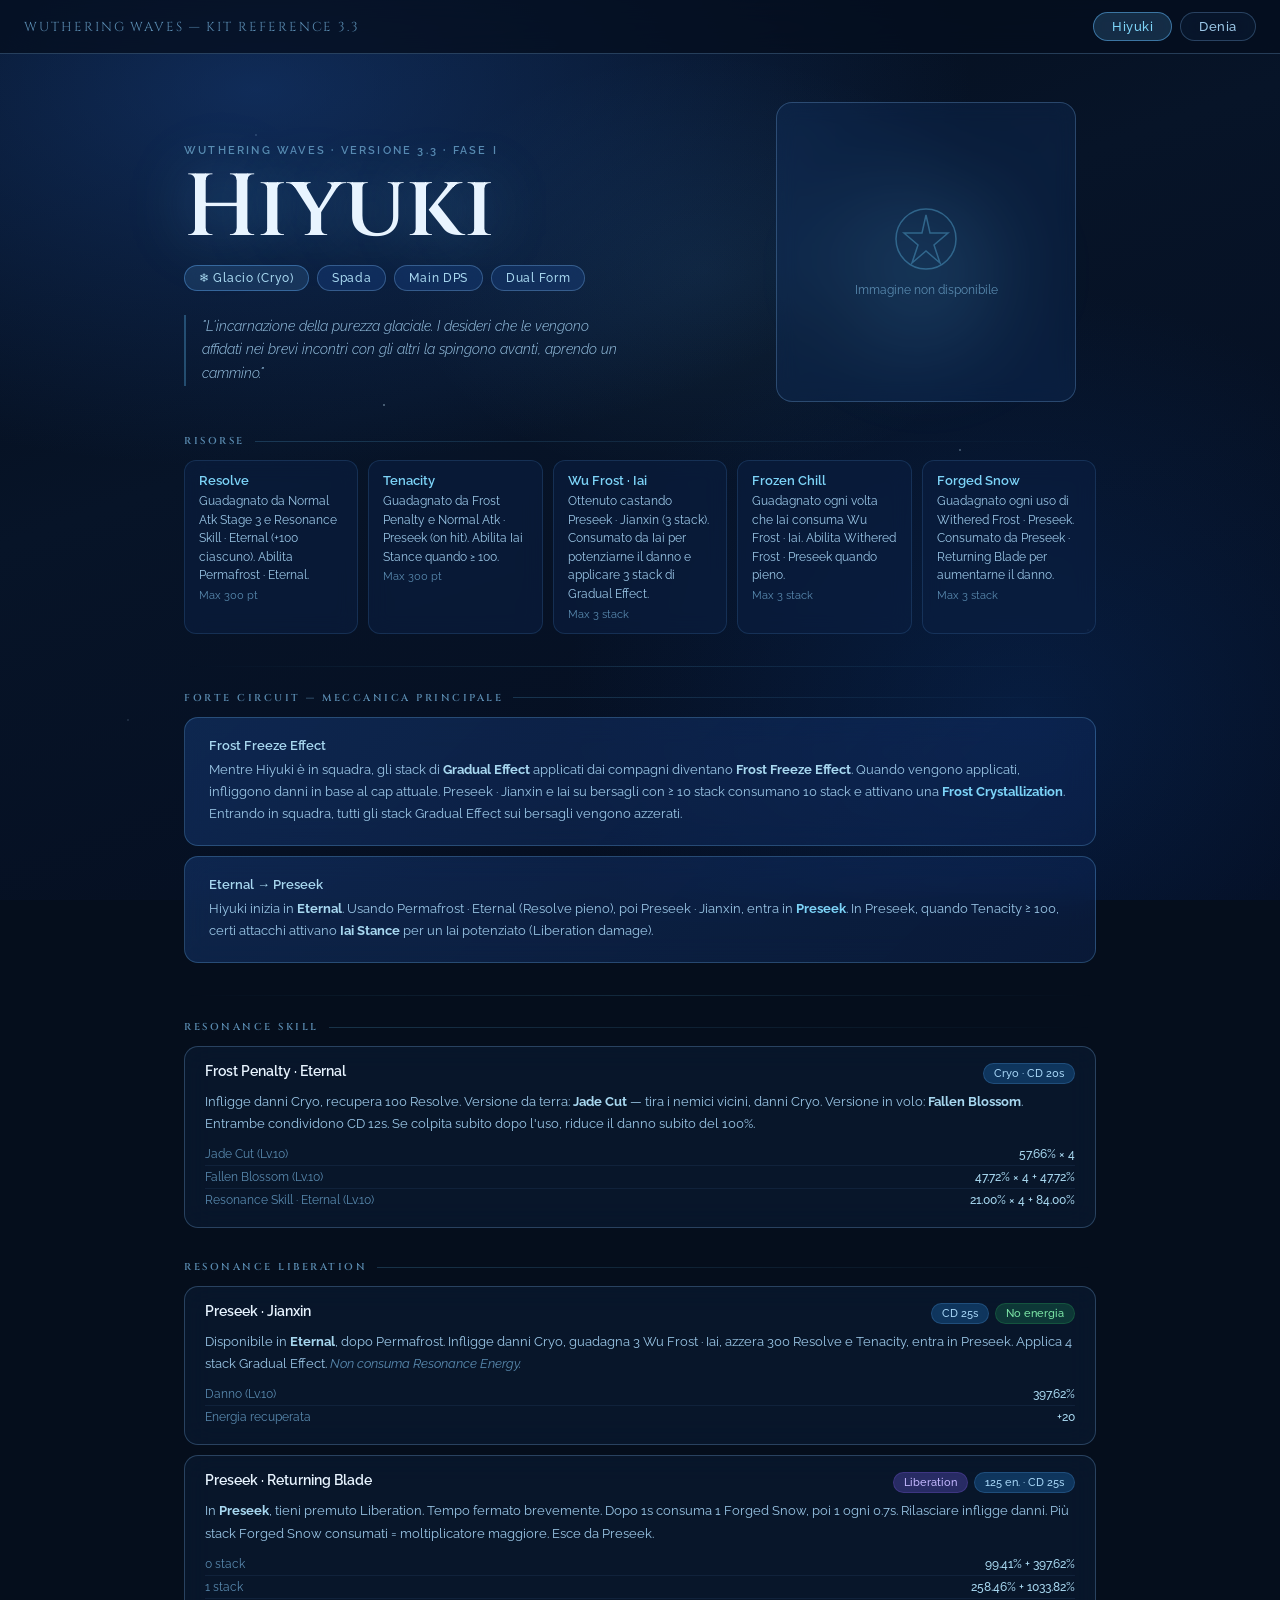
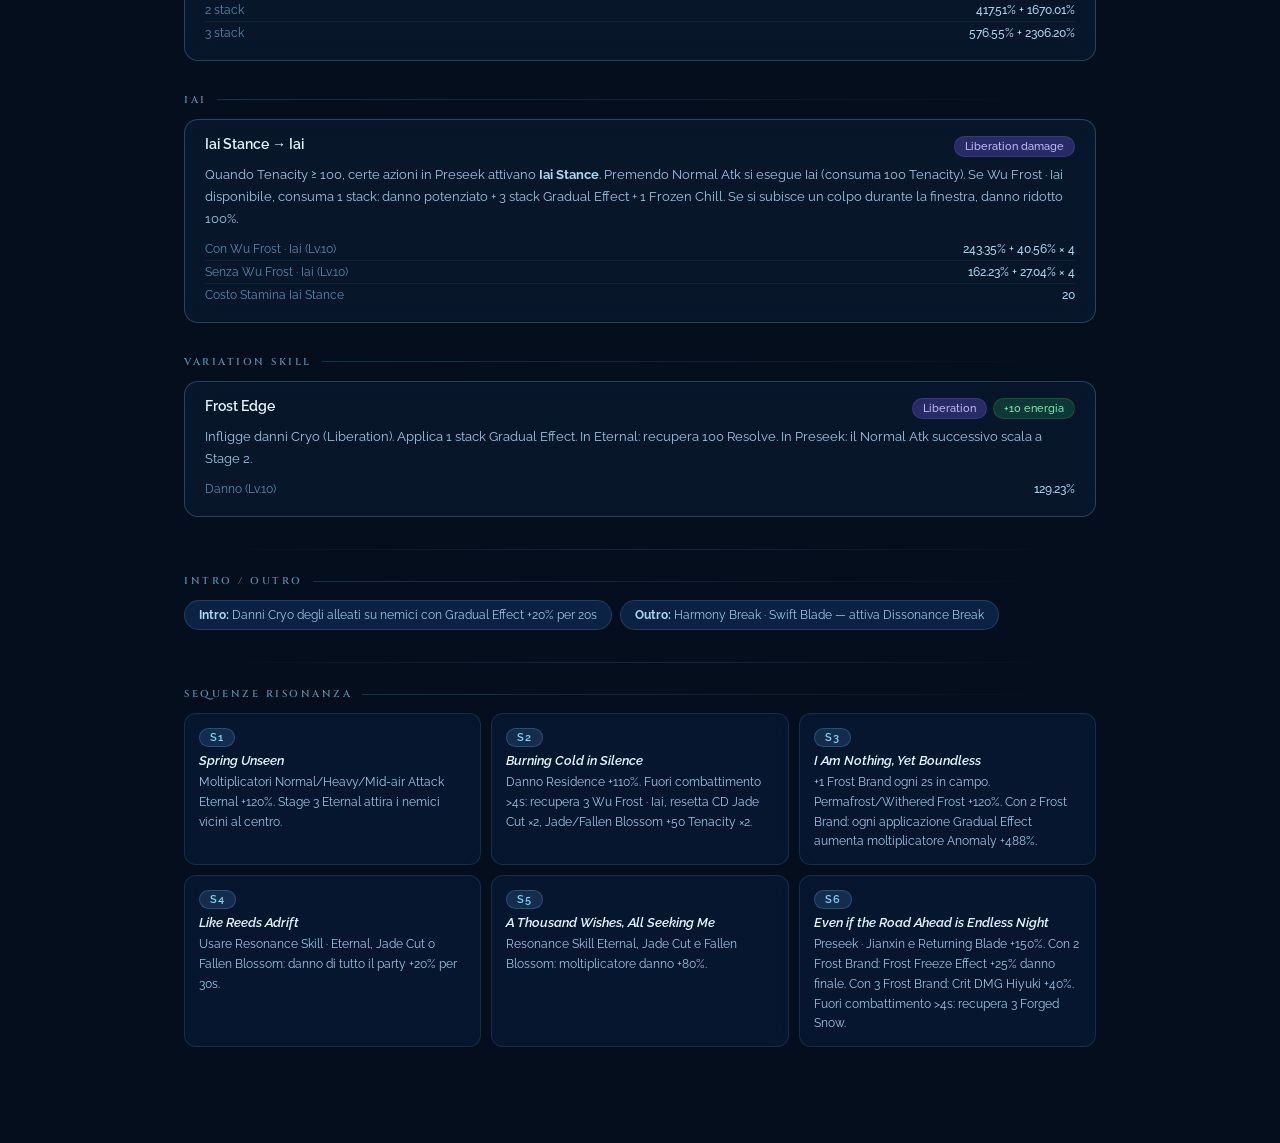
==== index.html @ 492b4d32 "Rename hiyuki.html to index.html" ====
<!DOCTYPE html>
<html lang="it">
<head>
<meta charset="UTF-8">
<meta name="viewport" content="width=device-width, initial-scale=1.0">
<title>Hiyuki — Wuthering Waves 3.3</title>
<link rel="preconnect" href="https://fonts.googleapis.com">
<link href="https://fonts.googleapis.com/css2?family=Cinzel:wght@400;600&family=Raleway:wght@300;400;500;600&display=swap" rel="stylesheet">
<style>
  *, *::before, *::after { box-sizing: border-box; margin: 0; padding: 0; }

  :root {
    --cryo1: #a8d8f0;
    --cryo2: #5cb8e4;
    --cryo3: #1e7fb8;
    --ice-white: rgba(220, 240, 255, 0.92);
    --glass-bg: rgba(12, 30, 55, 0.55);
    --glass-border: rgba(140, 200, 255, 0.25);
    --glass-hover: rgba(20, 60, 100, 0.65);
    --text-primary: #e8f4ff;
    --text-secondary: #9cc8e8;
    --text-muted: #5a8bb0;
    --accent: #7dd4f8;
    --tag-lib: rgba(100, 80, 200, 0.35);
    --tag-lib-text: #c4b8ff;
    --tag-cryo: rgba(30, 110, 180, 0.35);
    --tag-cryo-text: #a8d8f8;
  }

  html { scroll-behavior: smooth; }

  body {
    font-family: 'Raleway', sans-serif;
    font-weight: 400;
    background: #050e1c;
    color: var(--text-primary);
    min-height: 100vh;
    overflow-x: hidden;
  }

  /* ─── BACKGROUND ─── */
  .bg {
    position: fixed; inset: 0; z-index: 0;
    background:
      radial-gradient(ellipse 80% 60% at 20% 10%, rgba(30, 80, 160, 0.45) 0%, transparent 70%),
      radial-gradient(ellipse 60% 80% at 80% 80%, rgba(10, 50, 110, 0.4) 0%, transparent 60%),
      radial-gradient(ellipse 40% 40% at 55% 30%, rgba(100, 200, 255, 0.08) 0%, transparent 60%),
      linear-gradient(160deg, #030b18 0%, #071428 40%, #040c1e 100%);
  }
  .bg::after {
    content: '';
    position: absolute; inset: 0;
    background-image:
      radial-gradient(1px 1px at 20% 15%, rgba(180,220,255,0.5) 0%, transparent 100%),
      radial-gradient(1px 1px at 70% 25%, rgba(180,220,255,0.4) 0%, transparent 100%),
      radial-gradient(1px 1px at 40% 60%, rgba(180,220,255,0.3) 0%, transparent 100%),
      radial-gradient(1px 1px at 85% 70%, rgba(180,220,255,0.5) 0%, transparent 100%),
      radial-gradient(1px 1px at 10% 80%, rgba(180,220,255,0.4) 0%, transparent 100%),
      radial-gradient(1px 1px at 55% 90%, rgba(180,220,255,0.3) 0%, transparent 100%),
      radial-gradient(1.5px 1.5px at 30% 45%, rgba(200,235,255,0.6) 0%, transparent 100%),
      radial-gradient(1.5px 1.5px at 75% 50%, rgba(200,235,255,0.5) 0%, transparent 100%);
    animation: twinkle 8s ease-in-out infinite alternate;
  }
  @keyframes twinkle {
    0% { opacity: 0.6; }
    100% { opacity: 1; }
  }

  /* ─── LAYOUT ─── */
  .wrap { position: relative; z-index: 1; max-width: 960px; margin: 0 auto; padding: 0 1.5rem 4rem; }

  /* ─── NAV SWITCH ─── */
  .nav-bar {
    position: sticky; top: 0; z-index: 100;
    display: flex; align-items: center; justify-content: space-between;
    padding: 0.75rem 1.5rem;
    background: rgba(5, 14, 30, 0.75);
    backdrop-filter: blur(20px);
    border-bottom: 1px solid var(--glass-border);
    margin-bottom: 0;
  }
  .nav-logo {
    font-family: 'Cinzel', serif;
    font-size: 13px;
    color: var(--text-muted);
    letter-spacing: 0.15em;
    text-transform: uppercase;
  }
  .nav-switch {
    display: flex; gap: 8px;
  }
  .nav-btn {
    font-family: 'Raleway', sans-serif;
    font-size: 13px; font-weight: 500;
    padding: 6px 18px;
    border-radius: 99px;
    border: 1px solid var(--glass-border);
    background: var(--glass-bg);
    color: var(--text-secondary);
    cursor: pointer;
    text-decoration: none;
    transition: all 0.25s;
    backdrop-filter: blur(10px);
    letter-spacing: 0.04em;
  }
  .nav-btn:hover { background: var(--glass-hover); color: var(--text-primary); border-color: var(--accent); }
  .nav-btn.active {
    background: rgba(100, 190, 255, 0.18);
    color: var(--accent);
    border-color: rgba(100, 190, 255, 0.5);
  }

  /* ─── HERO ─── */
  .hero {
    display: grid;
    grid-template-columns: 1fr 340px;
    gap: 2rem;
    align-items: end;
    padding: 3rem 0 2rem;
    min-height: 380px;
  }
  .hero-info { padding-bottom: 1rem; }
  .hero-version {
    font-size: 11px; font-weight: 600; letter-spacing: 0.2em;
    text-transform: uppercase; color: var(--text-muted);
    margin-bottom: 0.5rem;
  }
  .hero-name {
    font-family: 'Cinzel', serif;
    font-size: clamp(3rem, 7vw, 5.5rem);
    font-weight: 600; line-height: 1;
    color: var(--text-primary);
    text-shadow: 0 0 60px rgba(100, 200, 255, 0.4), 0 0 120px rgba(100, 200, 255, 0.15);
    margin-bottom: 0.75rem;
  }
  .hero-tags { display: flex; gap: 8px; flex-wrap: wrap; margin-bottom: 1.5rem; }
  .hero-tag {
    font-size: 12px; font-weight: 500; letter-spacing: 0.06em;
    padding: 5px 14px; border-radius: 99px;
    border: 1px solid rgba(140, 200, 255, 0.3);
    background: rgba(30, 80, 160, 0.3);
    color: var(--cryo1);
    backdrop-filter: blur(8px);
  }
  .hero-tag.element { background: rgba(100, 180, 255, 0.15); border-color: rgba(100, 180, 255, 0.4); }
  .hero-quote {
    font-size: 14px; font-weight: 300; font-style: italic;
    color: var(--text-secondary); line-height: 1.7;
    max-width: 440px;
    border-left: 2px solid rgba(100, 200, 255, 0.3);
    padding-left: 1rem;
  }
  .hero-img-wrap {
    position: relative; display: flex; justify-content: center; align-items: flex-end;
  }
  .hero-img-glow {
    position: absolute; bottom: 0; left: 50%; transform: translateX(-50%);
    width: 260px; height: 260px; border-radius: 50%;
    background: radial-gradient(ellipse, rgba(100, 200, 255, 0.2) 0%, transparent 70%);
    filter: blur(30px);
    pointer-events: none;
  }
  .hero-img {
    position: relative; z-index: 1;
    width: 320px; height: 320px;
    object-fit: contain; object-position: top center;
    filter: drop-shadow(0 0 30px rgba(100, 200, 255, 0.3));
    animation: float 6s ease-in-out infinite;
  }
  @keyframes float {
    0%, 100% { transform: translateY(0); }
    50% { transform: translateY(-12px); }
  }
  .hero-img-fallback {
    width: 300px; height: 300px;
    display: flex; flex-direction: column; align-items: center; justify-content: center;
    background: rgba(20, 60, 120, 0.25);
    border: 1px solid var(--glass-border);
    border-radius: 16px;
    backdrop-filter: blur(10px);
    gap: 12px;
  }
  .hero-img-fallback svg { opacity: 0.4; }
  .hero-img-fallback span { font-size: 12px; color: var(--text-muted); }

  /* ─── SECTION ─── */
  .section { margin-bottom: 2rem; }
  .section-label {
    font-family: 'Cinzel', serif;
    font-size: 10px; font-weight: 600; letter-spacing: 0.25em;
    text-transform: uppercase; color: var(--text-muted);
    margin-bottom: 0.75rem;
    display: flex; align-items: center; gap: 10px;
  }
  .section-label::after {
    content: ''; flex: 1; height: 1px;
    background: linear-gradient(to right, rgba(100, 200, 255, 0.2), transparent);
  }

  /* ─── GLASS CARD ─── */
  .glass {
    background: var(--glass-bg);
    border: 1px solid var(--glass-border);
    border-radius: 14px;
    backdrop-filter: blur(14px);
    padding: 1rem 1.25rem;
    margin-bottom: 10px;
    transition: border-color 0.2s, background 0.2s;
  }
  .glass:hover { border-color: rgba(100, 200, 255, 0.35); background: var(--glass-hover); }

  .card-head { display: flex; justify-content: space-between; align-items: flex-start; gap: 10px; margin-bottom: 7px; }
  .card-title { font-size: 14px; font-weight: 600; color: var(--text-primary); }
  .card-body { font-size: 13px; color: var(--text-secondary); line-height: 1.7; }

  /* ─── TAGS ─── */
  .tags { display: flex; gap: 6px; flex-wrap: wrap; }
  .tag {
    font-size: 11px; font-weight: 500; padding: 3px 10px;
    border-radius: 99px; white-space: nowrap; flex-shrink: 0;
    backdrop-filter: blur(6px);
  }
  .tag-c { background: var(--tag-cryo); color: var(--tag-cryo-text); border: 1px solid rgba(100,180,255,0.2); }
  .tag-l { background: var(--tag-lib); color: var(--tag-lib-text); border: 1px solid rgba(150,100,255,0.2); }
  .tag-g { background: rgba(30,150,80,0.25); color: #7de8a8; border: 1px solid rgba(50,200,100,0.2); }

  /* ─── VALUES TABLE ─── */
  .vtable { width: 100%; border-collapse: collapse; font-size: 12px; margin-top: 8px; }
  .vtable td { padding: 4px 0; color: var(--text-muted); border-bottom: 1px solid rgba(100,180,255,0.08); }
  .vtable td:last-child { text-align: right; color: var(--cryo1); font-variant-numeric: tabular-nums; font-weight: 500; }
  .vtable tr:last-child td { border-bottom: none; }

  /* ─── RESOURCES ─── */
  .res-grid { display: grid; grid-template-columns: repeat(auto-fit, minmax(170px, 1fr)); gap: 10px; }
  .res-card {
    background: rgba(10, 30, 65, 0.6);
    border: 1px solid rgba(100, 180, 255, 0.15);
    border-radius: 12px; padding: 12px 14px;
    backdrop-filter: blur(10px);
  }
  .res-name { font-size: 13px; font-weight: 600; color: var(--accent); margin-bottom: 4px; }
  .res-desc { font-size: 12px; color: var(--text-secondary); line-height: 1.55; }
  .res-max { font-size: 11px; color: var(--text-muted); margin-top: 4px; }

  /* ─── SEQUENCE ─── */
  .seq-grid { display: grid; grid-template-columns: repeat(auto-fit, minmax(270px, 1fr)); gap: 10px; }
  .seq-card {
    background: rgba(10, 30, 65, 0.55);
    border: 1px solid rgba(100, 180, 255, 0.15);
    border-radius: 12px; padding: 12px 14px;
    backdrop-filter: blur(10px);
    transition: border-color 0.2s, background 0.2s;
  }
  .seq-card:hover { border-color: rgba(100, 200, 255, 0.3); background: rgba(20, 55, 110, 0.65); }
  .seq-num {
    font-size: 11px; font-weight: 600; letter-spacing: 0.08em;
    display: inline-block; padding: 2px 10px; border-radius: 99px; margin-bottom: 6px;
    background: rgba(100, 180, 255, 0.15); color: var(--accent);
    border: 1px solid rgba(100, 180, 255, 0.25);
  }
  .seq-name { font-size: 13px; font-weight: 600; color: var(--text-primary); margin-bottom: 5px; font-style: italic; }
  .seq-body { font-size: 12px; color: var(--text-secondary); line-height: 1.65; }

  /* ─── FORTE ─── */
  .forte-box {
    background: linear-gradient(135deg, rgba(30, 80, 160, 0.35) 0%, rgba(15, 40, 90, 0.45) 100%);
    border: 1px solid rgba(120, 200, 255, 0.25);
    border-radius: 14px; padding: 1.25rem 1.5rem;
    backdrop-filter: blur(14px);
    margin-bottom: 10px;
  }
  .forte-title { font-size: 13px; font-weight: 600; color: var(--cryo1); margin-bottom: 6px; }
  .forte-body { font-size: 13px; color: var(--text-secondary); line-height: 1.7; }

  /* ─── DIVIDER ─── */
  .div { height: 1px; background: linear-gradient(to right, transparent, rgba(100,200,255,0.15), transparent); margin: 1.5rem 0; }

  /* ─── PILL ROW ─── */
  .pill-row { display: flex; flex-wrap: wrap; gap: 8px; }
  .pill {
    font-size: 12px; padding: 5px 14px; border-radius: 99px;
    background: rgba(20, 60, 120, 0.45);
    color: var(--text-secondary);
    border: 1px solid rgba(100, 180, 255, 0.2);
    backdrop-filter: blur(6px);
    line-height: 1.5;
  }

  /* ─── RESPONSIVE ─── */
  @media (max-width: 680px) {
    .hero { grid-template-columns: 1fr; }
    .hero-img-wrap { order: -1; justify-content: center; }
    .hero-img { width: 220px; height: 220px; }
    .nav-logo { display: none; }
  }
</style>
</head>
<body>

<div class="bg"></div>

<nav class="nav-bar">
  <span class="nav-logo">Wuthering Waves — Kit Reference 3.3</span>
  <div class="nav-switch">
    <a href="hiyuki.html" class="nav-btn active">Hiyuki</a>
    <a href="denia.html" class="nav-btn">Denia</a>
  </div>
</nav>

<div class="wrap">

  <!-- HERO -->
  <div class="hero">
    <div class="hero-info">
      <div class="hero-version">Wuthering Waves · Versione 3.3 · Fase I</div>
      <h1 class="hero-name">Hiyuki</h1>
      <div class="hero-tags">
        <span class="hero-tag element">❄ Glacio (Cryo)</span>
        <span class="hero-tag">Spada</span>
        <span class="hero-tag">Main DPS</span>
        <span class="hero-tag">Dual Form</span>
      </div>
      <p class="hero-quote">"L'incarnazione della purezza glaciale. I desideri che le vengono affidati nei brevi incontri con gli altri la spingono avanti, aprendo un cammino."</p>
    </div>
    <div class="hero-img-wrap">
      <div class="hero-img-glow"></div>
      <img
        class="hero-img"
        src="https://static.wikia.nocookie.net/wutheringwaves/images/b/b9/Hiyuki_Splash_Art.png"
        alt="Hiyuki"
        onerror="this.style.display='none'; this.nextElementSibling.style.display='flex';"
      >
      <div class="hero-img-fallback" style="display:none;">
        <svg width="64" height="64" viewBox="0 0 64 64" fill="none"><circle cx="32" cy="32" r="30" stroke="#5cb8e4" stroke-width="1.5"/><path d="M32 8 L36 26 L54 26 L40 38 L46 56 L32 44 L18 56 L24 38 L10 26 L28 26 Z" stroke="#5cb8e4" stroke-width="1.5" fill="none"/></svg>
        <span>Immagine non disponibile</span>
      </div>
    </div>
  </div>

  <!-- RISORSE -->
  <div class="section">
    <div class="section-label">Risorse</div>
    <div class="res-grid">
      <div class="res-card">
        <div class="res-name">Resolve</div>
        <div class="res-desc">Guadagnato da Normal Atk Stage 3 e Resonance Skill · Eternal (+100 ciascuno). Abilita Permafrost · Eternal.</div>
        <div class="res-max">Max 300 pt</div>
      </div>
      <div class="res-card">
        <div class="res-name">Tenacity</div>
        <div class="res-desc">Guadagnato da Frost Penalty e Normal Atk · Preseek (on hit). Abilita Iai Stance quando ≥ 100.</div>
        <div class="res-max">Max 300 pt</div>
      </div>
      <div class="res-card">
        <div class="res-name">Wu Frost · Iai</div>
        <div class="res-desc">Ottenuto castando Preseek · Jianxin (3 stack). Consumato da Iai per potenziarne il danno e applicare 3 stack di Gradual Effect.</div>
        <div class="res-max">Max 3 stack</div>
      </div>
      <div class="res-card">
        <div class="res-name">Frozen Chill</div>
        <div class="res-desc">Guadagnato ogni volta che Iai consuma Wu Frost · Iai. Abilita Withered Frost · Preseek quando pieno.</div>
        <div class="res-max">Max 3 stack</div>
      </div>
      <div class="res-card">
        <div class="res-name">Forged Snow</div>
        <div class="res-desc">Guadagnato ogni uso di Withered Frost · Preseek. Consumato da Preseek · Returning Blade per aumentarne il danno.</div>
        <div class="res-max">Max 3 stack</div>
      </div>
    </div>
  </div>

  <div class="div"></div>

  <!-- MECCANICA CORE -->
  <div class="section">
    <div class="section-label">Forte Circuit — Meccanica principale</div>
    <div class="forte-box">
      <div class="forte-title">Frost Freeze Effect</div>
      <div class="forte-body">Mentre Hiyuki è in squadra, gli stack di <strong style="color:var(--cryo1)">Gradual Effect</strong> applicati dai compagni diventano <strong style="color:var(--cryo1)">Frost Freeze Effect</strong>. Quando vengono applicati, infliggono danni in base al cap attuale. Preseek · Jianxin e Iai su bersagli con ≥ 10 stack consumano 10 stack e attivano una <strong style="color:var(--accent)">Frost Crystallization</strong>. Entrando in squadra, tutti gli stack Gradual Effect sui bersagli vengono azzerati.</div>
    </div>
    <div class="forte-box">
      <div class="forte-title">Eternal → Preseek</div>
      <div class="forte-body">Hiyuki inizia in <strong style="color:var(--cryo1)">Eternal</strong>. Usando Permafrost · Eternal (Resolve pieno), poi Preseek · Jianxin, entra in <strong style="color:var(--accent)">Preseek</strong>. In Preseek, quando Tenacity ≥ 100, certi attacchi attivano <strong style="color:var(--cryo1)">Iai Stance</strong> per un Iai potenziato (Liberation damage).</div>
    </div>
  </div>

  <div class="div"></div>

  <!-- RESONANCE SKILL -->
  <div class="section">
    <div class="section-label">Resonance Skill</div>
    <div class="glass">
      <div class="card-head">
        <div class="card-title">Frost Penalty · Eternal</div>
        <div class="tags"><span class="tag tag-c">Cryo · CD 20s</span></div>
      </div>
      <div class="card-body">Infligge danni Cryo, recupera 100 Resolve. Versione da terra: <strong style="color:var(--cryo1)">Jade Cut</strong> — tira i nemici vicini, danni Cryo. Versione in volo: <strong style="color:var(--cryo1)">Fallen Blossom</strong>. Entrambe condividono CD 12s. Se colpita subito dopo l'uso, riduce il danno subito del 100%.</div>
      <table class="vtable">
        <tr><td>Jade Cut (Lv.10)</td><td>57.66% × 4</td></tr>
        <tr><td>Fallen Blossom (Lv.10)</td><td>47.72% × 4 + 47.72%</td></tr>
        <tr><td>Resonance Skill · Eternal (Lv.10)</td><td>21.00% × 4 + 84.00%</td></tr>
      </table>
    </div>
  </div>

  <!-- RESONANCE LIBERATION -->
  <div class="section">
    <div class="section-label">Resonance Liberation</div>
    <div class="glass">
      <div class="card-head">
        <div class="card-title">Preseek · Jianxin</div>
        <div class="tags"><span class="tag tag-c">CD 25s</span><span class="tag tag-g">No energia</span></div>
      </div>
      <div class="card-body">Disponibile in <strong style="color:var(--cryo1)">Eternal</strong>, dopo Permafrost. Infligge danni Cryo, guadagna 3 Wu Frost · Iai, azzera 300 Resolve e Tenacity, entra in Preseek. Applica 4 stack Gradual Effect. <em style="color:var(--text-muted)">Non consuma Resonance Energy.</em></div>
      <table class="vtable">
        <tr><td>Danno (Lv.10)</td><td>397.62%</td></tr>
        <tr><td>Energia recuperata</td><td>+20</td></tr>
      </table>
    </div>
    <div class="glass">
      <div class="card-head">
        <div class="card-title">Preseek · Returning Blade</div>
        <div class="tags"><span class="tag tag-l">Liberation</span><span class="tag tag-c">125 en. · CD 25s</span></div>
      </div>
      <div class="card-body">In <strong style="color:var(--cryo1)">Preseek</strong>, tieni premuto Liberation. Tempo fermato brevemente. Dopo 1s consuma 1 Forged Snow, poi 1 ogni 0.7s. Rilasciare infligge danni. Più stack Forged Snow consumati = moltiplicatore maggiore. Esce da Preseek.</div>
      <table class="vtable">
        <tr><td>0 stack</td><td>99.41% + 397.62%</td></tr>
        <tr><td>1 stack</td><td>258.46% + 1033.82%</td></tr>
        <tr><td>2 stack</td><td>417.51% + 1670.01%</td></tr>
        <tr><td>3 stack</td><td>576.55% + 2306.20%</td></tr>
      </table>
    </div>
  </div>

  <!-- IAI -->
  <div class="section">
    <div class="section-label">Iai</div>
    <div class="glass">
      <div class="card-head"><div class="card-title">Iai Stance → Iai</div><div class="tags"><span class="tag tag-l">Liberation damage</span></div></div>
      <div class="card-body">Quando Tenacity ≥ 100, certe azioni in Preseek attivano <strong style="color:var(--cryo1)">Iai Stance</strong>. Premendo Normal Atk si esegue Iai (consuma 100 Tenacity). Se Wu Frost · Iai disponibile, consuma 1 stack: danno potenziato + 3 stack Gradual Effect + 1 Frozen Chill. Se si subisce un colpo durante la finestra, danno ridotto 100%.</div>
      <table class="vtable">
        <tr><td>Con Wu Frost · Iai (Lv.10)</td><td>243.35% + 40.56% × 4</td></tr>
        <tr><td>Senza Wu Frost · Iai (Lv.10)</td><td>162.23% + 27.04% × 4</td></tr>
        <tr><td>Costo Stamina Iai Stance</td><td>20</td></tr>
      </table>
    </div>
  </div>

  <!-- VARIATION SKILL -->
  <div class="section">
    <div class="section-label">Variation Skill</div>
    <div class="glass">
      <div class="card-head"><div class="card-title">Frost Edge</div><div class="tags"><span class="tag tag-l">Liberation</span><span class="tag tag-g">+10 energia</span></div></div>
      <div class="card-body">Infligge danni Cryo (Liberation). Applica 1 stack Gradual Effect. In Eternal: recupera 100 Resolve. In Preseek: il Normal Atk successivo scala a Stage 2.</div>
      <table class="vtable"><tr><td>Danno (Lv.10)</td><td>129.23%</td></tr></table>
    </div>
  </div>

  <div class="div"></div>

  <!-- INTRO / OUTRO -->
  <div class="section">
    <div class="section-label">Intro / Outro</div>
    <div class="pill-row">
      <div class="pill"><strong style="color:var(--cryo1)">Intro:</strong> Danni Cryo degli alleati su nemici con Gradual Effect +20% per 20s</div>
      <div class="pill"><strong style="color:var(--cryo1)">Outro:</strong> Harmony Break · Swift Blade — attiva Dissonance Break</div>
    </div>
  </div>

  <div class="div"></div>

  <!-- SEQUENZE -->
  <div class="section">
    <div class="section-label">Sequenze Risonanza</div>
    <div class="seq-grid">
      <div class="seq-card">
        <div class="seq-num">S1</div>
        <div class="seq-name">Spring Unseen</div>
        <div class="seq-body">Moltiplicatori Normal/Heavy/Mid-air Attack Eternal +120%. Stage 3 Eternal attira i nemici vicini al centro.</div>
      </div>
      <div class="seq-card">
        <div class="seq-num">S2</div>
        <div class="seq-name">Burning Cold in Silence</div>
        <div class="seq-body">Danno Residence +110%. Fuori combattimento &gt;4s: recupera 3 Wu Frost · Iai, resetta CD Jade Cut ×2, Jade/Fallen Blossom +50 Tenacity ×2.</div>
      </div>
      <div class="seq-card">
        <div class="seq-num">S3</div>
        <div class="seq-name">I Am Nothing, Yet Boundless</div>
        <div class="seq-body">+1 Frost Brand ogni 2s in campo. Permafrost/Withered Frost +120%. Con 2 Frost Brand: ogni applicazione Gradual Effect aumenta moltiplicatore Anomaly +488%.</div>
      </div>
      <div class="seq-card">
        <div class="seq-num">S4</div>
        <div class="seq-name">Like Reeds Adrift</div>
        <div class="seq-body">Usare Resonance Skill · Eternal, Jade Cut o Fallen Blossom: danno di tutto il party +20% per 30s.</div>
      </div>
      <div class="seq-card">
        <div class="seq-num">S5</div>
        <div class="seq-name">A Thousand Wishes, All Seeking Me</div>
        <div class="seq-body">Resonance Skill Eternal, Jade Cut e Fallen Blossom: moltiplicatore danno +80%.</div>
      </div>
      <div class="seq-card">
        <div class="seq-num">S6</div>
        <div class="seq-name">Even if the Road Ahead is Endless Night</div>
        <div class="seq-body">Preseek · Jianxin e Returning Blade +150%. Con 2 Frost Brand: Frost Freeze Effect +25% danno finale. Con 3 Frost Brand: Crit DMG Hiyuki +40%. Fuori combattimento &gt;4s: recupera 3 Forged Snow.</div>
      </div>
    </div>
  </div>

</div>
</body>
</html>
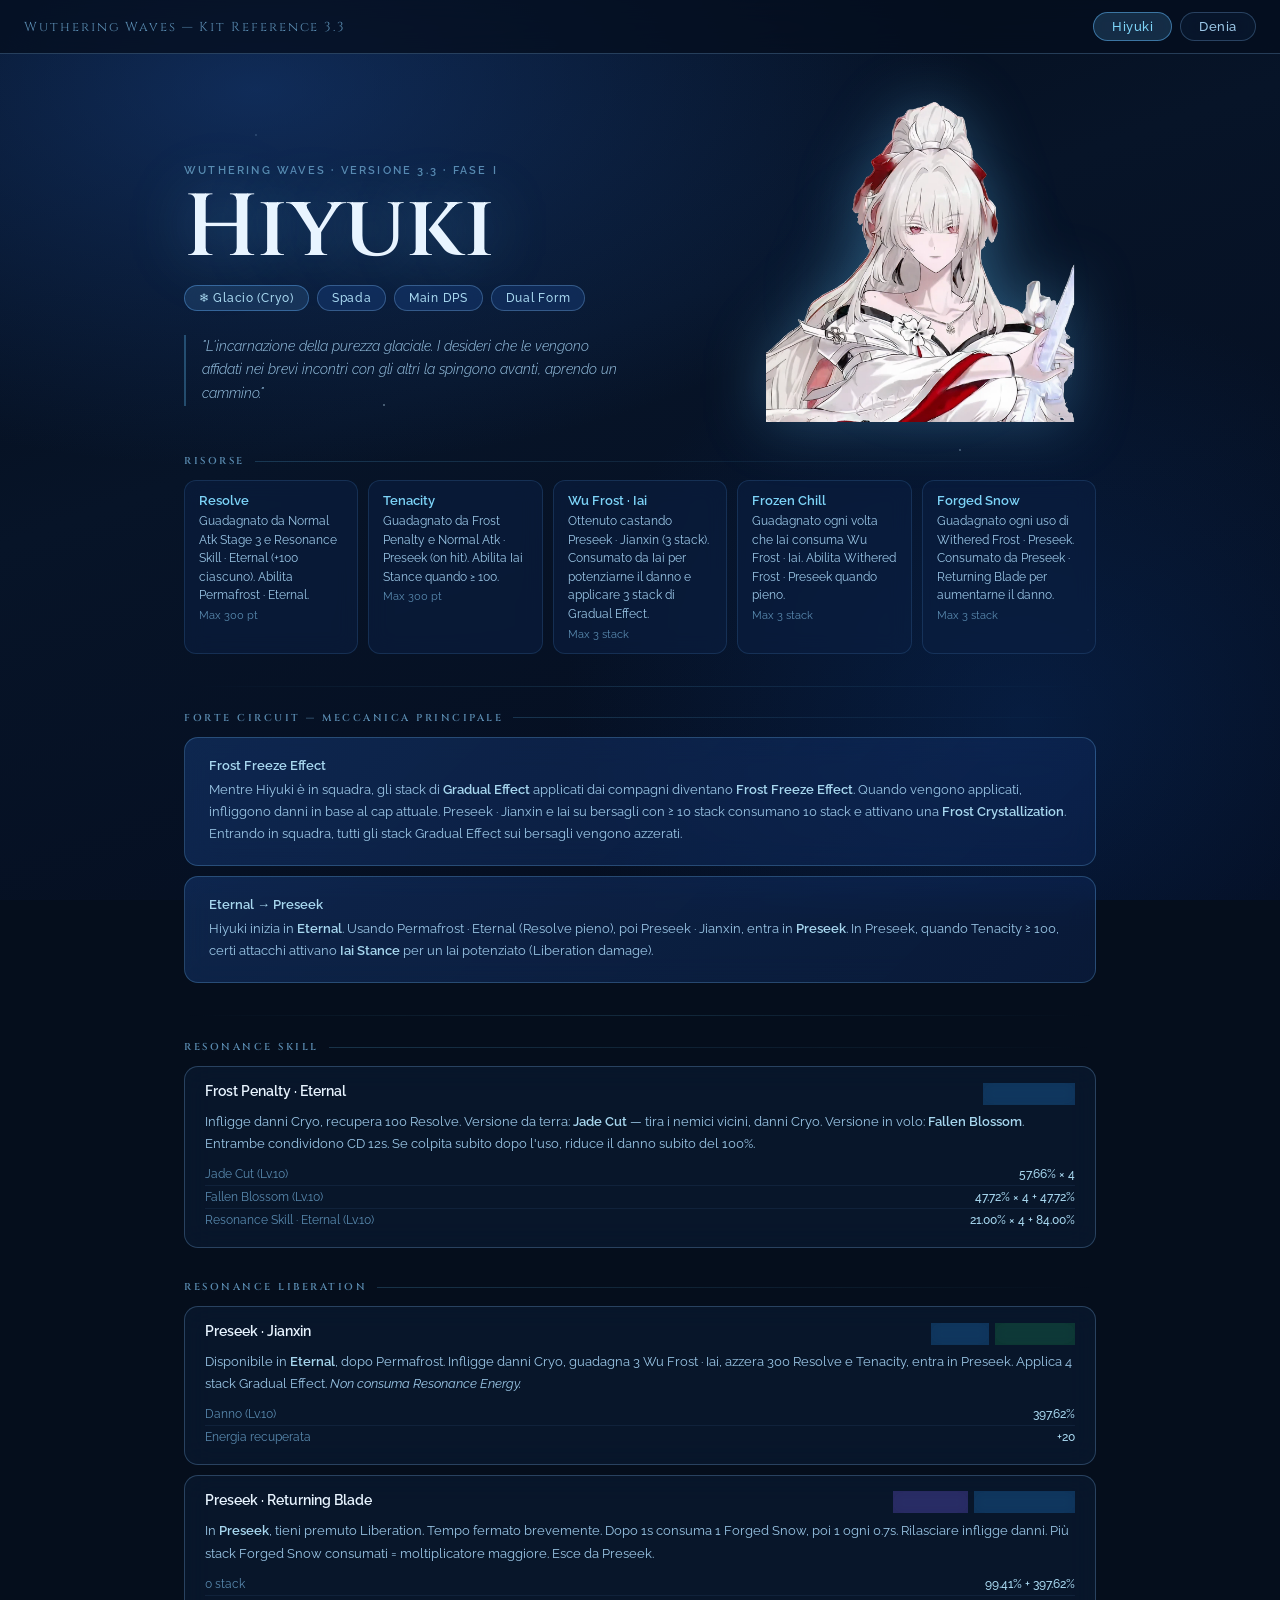
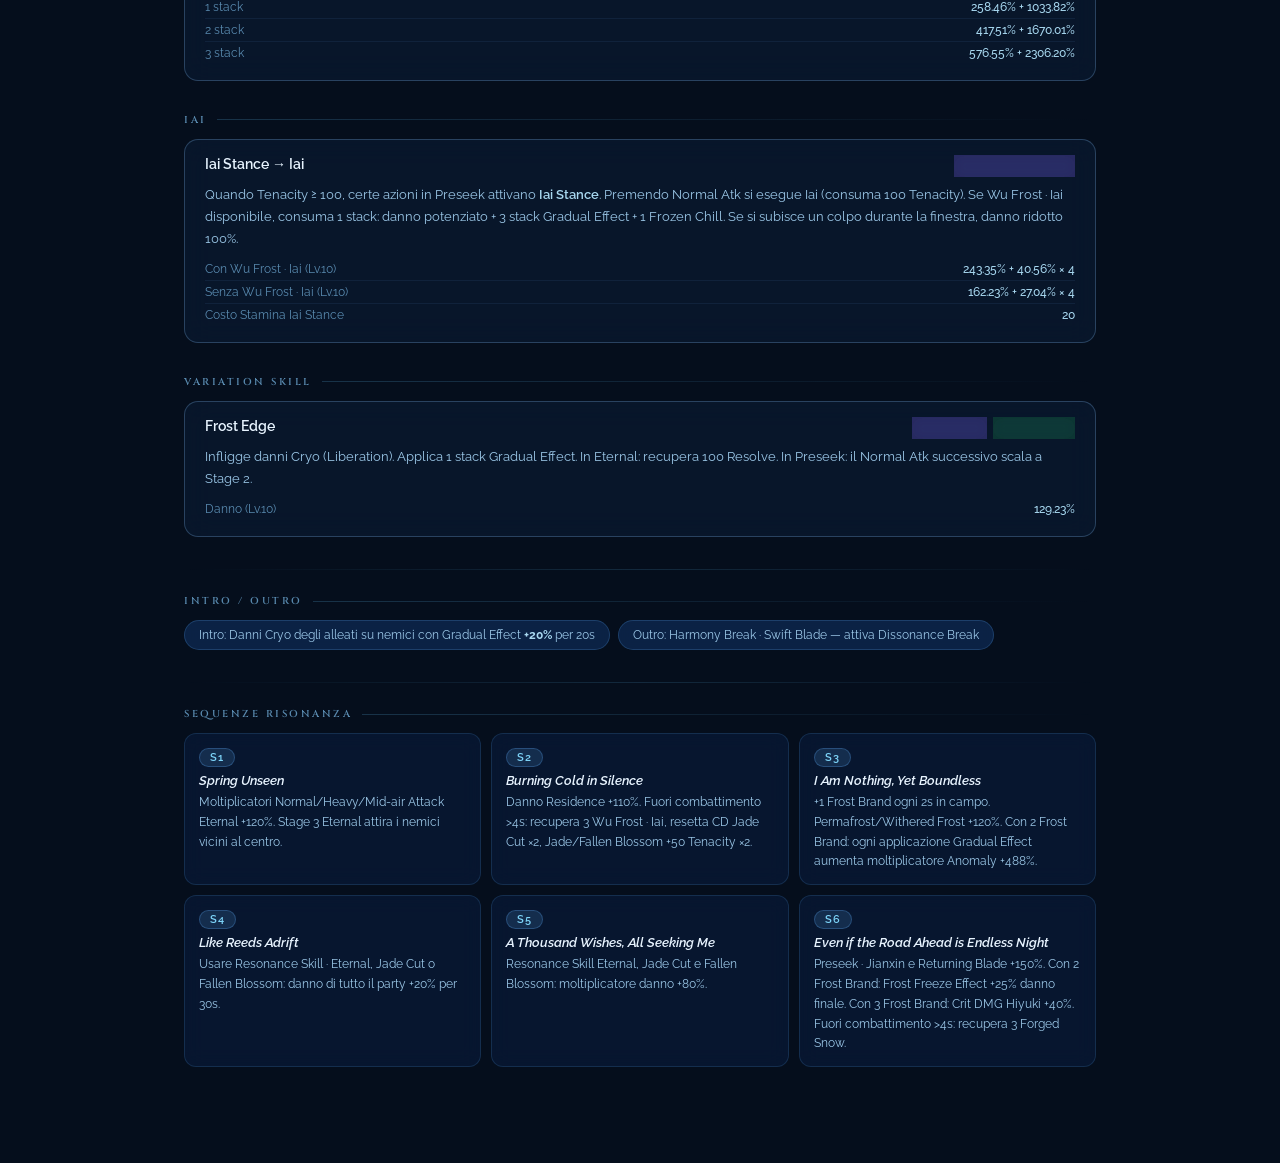
==== commit 4142750d: "data link" ====
--- a/index.html
+++ b/index.html
@@ -6,506 +6,25 @@
 <title>Hiyuki — Wuthering Waves 3.3</title>
 <link rel="preconnect" href="https://fonts.googleapis.com">
 <link href="https://fonts.googleapis.com/css2?family=Cinzel:wght@400;600&family=Raleway:wght@300;400;500;600&display=swap" rel="stylesheet">
-<style>
-  *, *::before, *::after { box-sizing: border-box; margin: 0; padding: 0; }
-
-  :root {
-    --cryo1: #a8d8f0;
-    --cryo2: #5cb8e4;
-    --cryo3: #1e7fb8;
-    --ice-white: rgba(220, 240, 255, 0.92);
-    --glass-bg: rgba(12, 30, 55, 0.55);
-    --glass-border: rgba(140, 200, 255, 0.25);
-    --glass-hover: rgba(20, 60, 100, 0.65);
-    --text-primary: #e8f4ff;
-    --text-secondary: #9cc8e8;
-    --text-muted: #5a8bb0;
-    --accent: #7dd4f8;
-    --tag-lib: rgba(100, 80, 200, 0.35);
-    --tag-lib-text: #c4b8ff;
-    --tag-cryo: rgba(30, 110, 180, 0.35);
-    --tag-cryo-text: #a8d8f8;
-  }
-
-  html { scroll-behavior: smooth; }
-
-  body {
-    font-family: 'Raleway', sans-serif;
-    font-weight: 400;
-    background: #050e1c;
-    color: var(--text-primary);
-    min-height: 100vh;
-    overflow-x: hidden;
-  }
-
-  /* ─── BACKGROUND ─── */
-  .bg {
-    position: fixed; inset: 0; z-index: 0;
-    background:
-      radial-gradient(ellipse 80% 60% at 20% 10%, rgba(30, 80, 160, 0.45) 0%, transparent 70%),
-      radial-gradient(ellipse 60% 80% at 80% 80%, rgba(10, 50, 110, 0.4) 0%, transparent 60%),
-      radial-gradient(ellipse 40% 40% at 55% 30%, rgba(100, 200, 255, 0.08) 0%, transparent 60%),
-      linear-gradient(160deg, #030b18 0%, #071428 40%, #040c1e 100%);
-  }
-  .bg::after {
-    content: '';
-    position: absolute; inset: 0;
-    background-image:
-      radial-gradient(1px 1px at 20% 15%, rgba(180,220,255,0.5) 0%, transparent 100%),
-      radial-gradient(1px 1px at 70% 25%, rgba(180,220,255,0.4) 0%, transparent 100%),
-      radial-gradient(1px 1px at 40% 60%, rgba(180,220,255,0.3) 0%, transparent 100%),
-      radial-gradient(1px 1px at 85% 70%, rgba(180,220,255,0.5) 0%, transparent 100%),
-      radial-gradient(1px 1px at 10% 80%, rgba(180,220,255,0.4) 0%, transparent 100%),
-      radial-gradient(1px 1px at 55% 90%, rgba(180,220,255,0.3) 0%, transparent 100%),
-      radial-gradient(1.5px 1.5px at 30% 45%, rgba(200,235,255,0.6) 0%, transparent 100%),
-      radial-gradient(1.5px 1.5px at 75% 50%, rgba(200,235,255,0.5) 0%, transparent 100%);
-    animation: twinkle 8s ease-in-out infinite alternate;
-  }
-  @keyframes twinkle {
-    0% { opacity: 0.6; }
-    100% { opacity: 1; }
-  }
-
-  /* ─── LAYOUT ─── */
-  .wrap { position: relative; z-index: 1; max-width: 960px; margin: 0 auto; padding: 0 1.5rem 4rem; }
-
-  /* ─── NAV SWITCH ─── */
-  .nav-bar {
-    position: sticky; top: 0; z-index: 100;
-    display: flex; align-items: center; justify-content: space-between;
-    padding: 0.75rem 1.5rem;
-    background: rgba(5, 14, 30, 0.75);
-    backdrop-filter: blur(20px);
-    border-bottom: 1px solid var(--glass-border);
-    margin-bottom: 0;
-  }
-  .nav-logo {
-    font-family: 'Cinzel', serif;
-    font-size: 13px;
-    color: var(--text-muted);
-    letter-spacing: 0.15em;
-    text-transform: uppercase;
-  }
-  .nav-switch {
-    display: flex; gap: 8px;
-  }
-  .nav-btn {
-    font-family: 'Raleway', sans-serif;
-    font-size: 13px; font-weight: 500;
-    padding: 6px 18px;
-    border-radius: 99px;
-    border: 1px solid var(--glass-border);
-    background: var(--glass-bg);
-    color: var(--text-secondary);
-    cursor: pointer;
-    text-decoration: none;
-    transition: all 0.25s;
-    backdrop-filter: blur(10px);
-    letter-spacing: 0.04em;
-  }
-  .nav-btn:hover { background: var(--glass-hover); color: var(--text-primary); border-color: var(--accent); }
-  .nav-btn.active {
-    background: rgba(100, 190, 255, 0.18);
-    color: var(--accent);
-    border-color: rgba(100, 190, 255, 0.5);
-  }
-
-  /* ─── HERO ─── */
-  .hero {
-    display: grid;
-    grid-template-columns: 1fr 340px;
-    gap: 2rem;
-    align-items: end;
-    padding: 3rem 0 2rem;
-    min-height: 380px;
-  }
-  .hero-info { padding-bottom: 1rem; }
-  .hero-version {
-    font-size: 11px; font-weight: 600; letter-spacing: 0.2em;
-    text-transform: uppercase; color: var(--text-muted);
-    margin-bottom: 0.5rem;
-  }
-  .hero-name {
-    font-family: 'Cinzel', serif;
-    font-size: clamp(3rem, 7vw, 5.5rem);
-    font-weight: 600; line-height: 1;
-    color: var(--text-primary);
-    text-shadow: 0 0 60px rgba(100, 200, 255, 0.4), 0 0 120px rgba(100, 200, 255, 0.15);
-    margin-bottom: 0.75rem;
-  }
-  .hero-tags { display: flex; gap: 8px; flex-wrap: wrap; margin-bottom: 1.5rem; }
-  .hero-tag {
-    font-size: 12px; font-weight: 500; letter-spacing: 0.06em;
-    padding: 5px 14px; border-radius: 99px;
-    border: 1px solid rgba(140, 200, 255, 0.3);
-    background: rgba(30, 80, 160, 0.3);
-    color: var(--cryo1);
-    backdrop-filter: blur(8px);
-  }
-  .hero-tag.element { background: rgba(100, 180, 255, 0.15); border-color: rgba(100, 180, 255, 0.4); }
-  .hero-quote {
-    font-size: 14px; font-weight: 300; font-style: italic;
-    color: var(--text-secondary); line-height: 1.7;
-    max-width: 440px;
-    border-left: 2px solid rgba(100, 200, 255, 0.3);
-    padding-left: 1rem;
-  }
-  .hero-img-wrap {
-    position: relative; display: flex; justify-content: center; align-items: flex-end;
-  }
-  .hero-img-glow {
-    position: absolute; bottom: 0; left: 50%; transform: translateX(-50%);
-    width: 260px; height: 260px; border-radius: 50%;
-    background: radial-gradient(ellipse, rgba(100, 200, 255, 0.2) 0%, transparent 70%);
-    filter: blur(30px);
-    pointer-events: none;
-  }
-  .hero-img {
-    position: relative; z-index: 1;
-    width: 320px; height: 320px;
-    object-fit: contain; object-position: top center;
-    filter: drop-shadow(0 0 30px rgba(100, 200, 255, 0.3));
-    animation: float 6s ease-in-out infinite;
-  }
-  @keyframes float {
-    0%, 100% { transform: translateY(0); }
-    50% { transform: translateY(-12px); }
-  }
-  .hero-img-fallback {
-    width: 300px; height: 300px;
-    display: flex; flex-direction: column; align-items: center; justify-content: center;
-    background: rgba(20, 60, 120, 0.25);
-    border: 1px solid var(--glass-border);
-    border-radius: 16px;
-    backdrop-filter: blur(10px);
-    gap: 12px;
-  }
-  .hero-img-fallback svg { opacity: 0.4; }
-  .hero-img-fallback span { font-size: 12px; color: var(--text-muted); }
-
-  /* ─── SECTION ─── */
-  .section { margin-bottom: 2rem; }
-  .section-label {
-    font-family: 'Cinzel', serif;
-    font-size: 10px; font-weight: 600; letter-spacing: 0.25em;
-    text-transform: uppercase; color: var(--text-muted);
-    margin-bottom: 0.75rem;
-    display: flex; align-items: center; gap: 10px;
-  }
-  .section-label::after {
-    content: ''; flex: 1; height: 1px;
-    background: linear-gradient(to right, rgba(100, 200, 255, 0.2), transparent);
-  }
-
-  /* ─── GLASS CARD ─── */
-  .glass {
-    background: var(--glass-bg);
-    border: 1px solid var(--glass-border);
-    border-radius: 14px;
-    backdrop-filter: blur(14px);
-    padding: 1rem 1.25rem;
-    margin-bottom: 10px;
-    transition: border-color 0.2s, background 0.2s;
-  }
-  .glass:hover { border-color: rgba(100, 200, 255, 0.35); background: var(--glass-hover); }
-
-  .card-head { display: flex; justify-content: space-between; align-items: flex-start; gap: 10px; margin-bottom: 7px; }
-  .card-title { font-size: 14px; font-weight: 600; color: var(--text-primary); }
-  .card-body { font-size: 13px; color: var(--text-secondary); line-height: 1.7; }
-
-  /* ─── TAGS ─── */
-  .tags { display: flex; gap: 6px; flex-wrap: wrap; }
-  .tag {
-    font-size: 11px; font-weight: 500; padding: 3px 10px;
-    border-radius: 99px; white-space: nowrap; flex-shrink: 0;
-    backdrop-filter: blur(6px);
-  }
-  .tag-c { background: var(--tag-cryo); color: var(--tag-cryo-text); border: 1px solid rgba(100,180,255,0.2); }
-  .tag-l { background: var(--tag-lib); color: var(--tag-lib-text); border: 1px solid rgba(150,100,255,0.2); }
-  .tag-g { background: rgba(30,150,80,0.25); color: #7de8a8; border: 1px solid rgba(50,200,100,0.2); }
-
-  /* ─── VALUES TABLE ─── */
-  .vtable { width: 100%; border-collapse: collapse; font-size: 12px; margin-top: 8px; }
-  .vtable td { padding: 4px 0; color: var(--text-muted); border-bottom: 1px solid rgba(100,180,255,0.08); }
-  .vtable td:last-child { text-align: right; color: var(--cryo1); font-variant-numeric: tabular-nums; font-weight: 500; }
-  .vtable tr:last-child td { border-bottom: none; }
-
-  /* ─── RESOURCES ─── */
-  .res-grid { display: grid; grid-template-columns: repeat(auto-fit, minmax(170px, 1fr)); gap: 10px; }
-  .res-card {
-    background: rgba(10, 30, 65, 0.6);
-    border: 1px solid rgba(100, 180, 255, 0.15);
-    border-radius: 12px; padding: 12px 14px;
-    backdrop-filter: blur(10px);
-  }
-  .res-name { font-size: 13px; font-weight: 600; color: var(--accent); margin-bottom: 4px; }
-  .res-desc { font-size: 12px; color: var(--text-secondary); line-height: 1.55; }
-  .res-max { font-size: 11px; color: var(--text-muted); margin-top: 4px; }
-
-  /* ─── SEQUENCE ─── */
-  .seq-grid { display: grid; grid-template-columns: repeat(auto-fit, minmax(270px, 1fr)); gap: 10px; }
-  .seq-card {
-    background: rgba(10, 30, 65, 0.55);
-    border: 1px solid rgba(100, 180, 255, 0.15);
-    border-radius: 12px; padding: 12px 14px;
-    backdrop-filter: blur(10px);
-    transition: border-color 0.2s, background 0.2s;
-  }
-  .seq-card:hover { border-color: rgba(100, 200, 255, 0.3); background: rgba(20, 55, 110, 0.65); }
-  .seq-num {
-    font-size: 11px; font-weight: 600; letter-spacing: 0.08em;
-    display: inline-block; padding: 2px 10px; border-radius: 99px; margin-bottom: 6px;
-    background: rgba(100, 180, 255, 0.15); color: var(--accent);
-    border: 1px solid rgba(100, 180, 255, 0.25);
-  }
-  .seq-name { font-size: 13px; font-weight: 600; color: var(--text-primary); margin-bottom: 5px; font-style: italic; }
-  .seq-body { font-size: 12px; color: var(--text-secondary); line-height: 1.65; }
-
-  /* ─── FORTE ─── */
-  .forte-box {
-    background: linear-gradient(135deg, rgba(30, 80, 160, 0.35) 0%, rgba(15, 40, 90, 0.45) 100%);
-    border: 1px solid rgba(120, 200, 255, 0.25);
-    border-radius: 14px; padding: 1.25rem 1.5rem;
-    backdrop-filter: blur(14px);
-    margin-bottom: 10px;
-  }
-  .forte-title { font-size: 13px; font-weight: 600; color: var(--cryo1); margin-bottom: 6px; }
-  .forte-body { font-size: 13px; color: var(--text-secondary); line-height: 1.7; }
-
-  /* ─── DIVIDER ─── */
-  .div { height: 1px; background: linear-gradient(to right, transparent, rgba(100,200,255,0.15), transparent); margin: 1.5rem 0; }
-
-  /* ─── PILL ROW ─── */
-  .pill-row { display: flex; flex-wrap: wrap; gap: 8px; }
-  .pill {
-    font-size: 12px; padding: 5px 14px; border-radius: 99px;
-    background: rgba(20, 60, 120, 0.45);
-    color: var(--text-secondary);
-    border: 1px solid rgba(100, 180, 255, 0.2);
-    backdrop-filter: blur(6px);
-    line-height: 1.5;
-  }
-
-  /* ─── RESPONSIVE ─── */
-  @media (max-width: 680px) {
-    .hero { grid-template-columns: 1fr; }
-    .hero-img-wrap { order: -1; justify-content: center; }
-    .hero-img { width: 220px; height: 220px; }
-    .nav-logo { display: none; }
-  }
-</style>
+<link rel="stylesheet" href="style-hiyuki.css">
 </head>
 <body>
-
 <div class="bg"></div>
 
 <nav class="nav-bar">
   <span class="nav-logo">Wuthering Waves — Kit Reference 3.3</span>
   <div class="nav-switch">
-    <a href="hiyuki.html" class="nav-btn active">Hiyuki</a>
+    <a href="index.html" class="nav-btn active">Hiyuki</a>
     <a href="denia.html" class="nav-btn">Denia</a>
   </div>
 </nav>
 
-<div class="wrap">
+<div class="wrap" id="root"></div>
 
-  <!-- HERO -->
-  <div class="hero">
-    <div class="hero-info">
-      <div class="hero-version">Wuthering Waves · Versione 3.3 · Fase I</div>
-      <h1 class="hero-name">Hiyuki</h1>
-      <div class="hero-tags">
-        <span class="hero-tag element">❄ Glacio (Cryo)</span>
-        <span class="hero-tag">Spada</span>
-        <span class="hero-tag">Main DPS</span>
-        <span class="hero-tag">Dual Form</span>
-      </div>
-      <p class="hero-quote">"L'incarnazione della purezza glaciale. I desideri che le vengono affidati nei brevi incontri con gli altri la spingono avanti, aprendo un cammino."</p>
-    </div>
-    <div class="hero-img-wrap">
-      <div class="hero-img-glow"></div>
-      <img
-        class="hero-img"
-        src="https://static.wikia.nocookie.net/wutheringwaves/images/b/b9/Hiyuki_Splash_Art.png"
-        alt="Hiyuki"
-        onerror="this.style.display='none'; this.nextElementSibling.style.display='flex';"
-      >
-      <div class="hero-img-fallback" style="display:none;">
-        <svg width="64" height="64" viewBox="0 0 64 64" fill="none"><circle cx="32" cy="32" r="30" stroke="#5cb8e4" stroke-width="1.5"/><path d="M32 8 L36 26 L54 26 L40 38 L46 56 L32 44 L18 56 L24 38 L10 26 L28 26 Z" stroke="#5cb8e4" stroke-width="1.5" fill="none"/></svg>
-        <span>Immagine non disponibile</span>
-      </div>
-    </div>
-  </div>
-
-  <!-- RISORSE -->
-  <div class="section">
-    <div class="section-label">Risorse</div>
-    <div class="res-grid">
-      <div class="res-card">
-        <div class="res-name">Resolve</div>
-        <div class="res-desc">Guadagnato da Normal Atk Stage 3 e Resonance Skill · Eternal (+100 ciascuno). Abilita Permafrost · Eternal.</div>
-        <div class="res-max">Max 300 pt</div>
-      </div>
-      <div class="res-card">
-        <div class="res-name">Tenacity</div>
-        <div class="res-desc">Guadagnato da Frost Penalty e Normal Atk · Preseek (on hit). Abilita Iai Stance quando ≥ 100.</div>
-        <div class="res-max">Max 300 pt</div>
-      </div>
-      <div class="res-card">
-        <div class="res-name">Wu Frost · Iai</div>
-        <div class="res-desc">Ottenuto castando Preseek · Jianxin (3 stack). Consumato da Iai per potenziarne il danno e applicare 3 stack di Gradual Effect.</div>
-        <div class="res-max">Max 3 stack</div>
-      </div>
-      <div class="res-card">
-        <div class="res-name">Frozen Chill</div>
-        <div class="res-desc">Guadagnato ogni volta che Iai consuma Wu Frost · Iai. Abilita Withered Frost · Preseek quando pieno.</div>
-        <div class="res-max">Max 3 stack</div>
-      </div>
-      <div class="res-card">
-        <div class="res-name">Forged Snow</div>
-        <div class="res-desc">Guadagnato ogni uso di Withered Frost · Preseek. Consumato da Preseek · Returning Blade per aumentarne il danno.</div>
-        <div class="res-max">Max 3 stack</div>
-      </div>
-    </div>
-  </div>
-
-  <div class="div"></div>
-
-  <!-- MECCANICA CORE -->
-  <div class="section">
-    <div class="section-label">Forte Circuit — Meccanica principale</div>
-    <div class="forte-box">
-      <div class="forte-title">Frost Freeze Effect</div>
-      <div class="forte-body">Mentre Hiyuki è in squadra, gli stack di <strong style="color:var(--cryo1)">Gradual Effect</strong> applicati dai compagni diventano <strong style="color:var(--cryo1)">Frost Freeze Effect</strong>. Quando vengono applicati, infliggono danni in base al cap attuale. Preseek · Jianxin e Iai su bersagli con ≥ 10 stack consumano 10 stack e attivano una <strong style="color:var(--accent)">Frost Crystallization</strong>. Entrando in squadra, tutti gli stack Gradual Effect sui bersagli vengono azzerati.</div>
-    </div>
-    <div class="forte-box">
-      <div class="forte-title">Eternal → Preseek</div>
-      <div class="forte-body">Hiyuki inizia in <strong style="color:var(--cryo1)">Eternal</strong>. Usando Permafrost · Eternal (Resolve pieno), poi Preseek · Jianxin, entra in <strong style="color:var(--accent)">Preseek</strong>. In Preseek, quando Tenacity ≥ 100, certi attacchi attivano <strong style="color:var(--cryo1)">Iai Stance</strong> per un Iai potenziato (Liberation damage).</div>
-    </div>
-  </div>
-
-  <div class="div"></div>
-
-  <!-- RESONANCE SKILL -->
-  <div class="section">
-    <div class="section-label">Resonance Skill</div>
-    <div class="glass">
-      <div class="card-head">
-        <div class="card-title">Frost Penalty · Eternal</div>
-        <div class="tags"><span class="tag tag-c">Cryo · CD 20s</span></div>
-      </div>
-      <div class="card-body">Infligge danni Cryo, recupera 100 Resolve. Versione da terra: <strong style="color:var(--cryo1)">Jade Cut</strong> — tira i nemici vicini, danni Cryo. Versione in volo: <strong style="color:var(--cryo1)">Fallen Blossom</strong>. Entrambe condividono CD 12s. Se colpita subito dopo l'uso, riduce il danno subito del 100%.</div>
-      <table class="vtable">
-        <tr><td>Jade Cut (Lv.10)</td><td>57.66% × 4</td></tr>
-        <tr><td>Fallen Blossom (Lv.10)</td><td>47.72% × 4 + 47.72%</td></tr>
-        <tr><td>Resonance Skill · Eternal (Lv.10)</td><td>21.00% × 4 + 84.00%</td></tr>
-      </table>
-    </div>
-  </div>
-
-  <!-- RESONANCE LIBERATION -->
-  <div class="section">
-    <div class="section-label">Resonance Liberation</div>
-    <div class="glass">
-      <div class="card-head">
-        <div class="card-title">Preseek · Jianxin</div>
-        <div class="tags"><span class="tag tag-c">CD 25s</span><span class="tag tag-g">No energia</span></div>
-      </div>
-      <div class="card-body">Disponibile in <strong style="color:var(--cryo1)">Eternal</strong>, dopo Permafrost. Infligge danni Cryo, guadagna 3 Wu Frost · Iai, azzera 300 Resolve e Tenacity, entra in Preseek. Applica 4 stack Gradual Effect. <em style="color:var(--text-muted)">Non consuma Resonance Energy.</em></div>
-      <table class="vtable">
-        <tr><td>Danno (Lv.10)</td><td>397.62%</td></tr>
-        <tr><td>Energia recuperata</td><td>+20</td></tr>
-      </table>
-    </div>
-    <div class="glass">
-      <div class="card-head">
-        <div class="card-title">Preseek · Returning Blade</div>
-        <div class="tags"><span class="tag tag-l">Liberation</span><span class="tag tag-c">125 en. · CD 25s</span></div>
-      </div>
-      <div class="card-body">In <strong style="color:var(--cryo1)">Preseek</strong>, tieni premuto Liberation. Tempo fermato brevemente. Dopo 1s consuma 1 Forged Snow, poi 1 ogni 0.7s. Rilasciare infligge danni. Più stack Forged Snow consumati = moltiplicatore maggiore. Esce da Preseek.</div>
-      <table class="vtable">
-        <tr><td>0 stack</td><td>99.41% + 397.62%</td></tr>
-        <tr><td>1 stack</td><td>258.46% + 1033.82%</td></tr>
-        <tr><td>2 stack</td><td>417.51% + 1670.01%</td></tr>
-        <tr><td>3 stack</td><td>576.55% + 2306.20%</td></tr>
-      </table>
-    </div>
-  </div>
-
-  <!-- IAI -->
-  <div class="section">
-    <div class="section-label">Iai</div>
-    <div class="glass">
-      <div class="card-head"><div class="card-title">Iai Stance → Iai</div><div class="tags"><span class="tag tag-l">Liberation damage</span></div></div>
-      <div class="card-body">Quando Tenacity ≥ 100, certe azioni in Preseek attivano <strong style="color:var(--cryo1)">Iai Stance</strong>. Premendo Normal Atk si esegue Iai (consuma 100 Tenacity). Se Wu Frost · Iai disponibile, consuma 1 stack: danno potenziato + 3 stack Gradual Effect + 1 Frozen Chill. Se si subisce un colpo durante la finestra, danno ridotto 100%.</div>
-      <table class="vtable">
-        <tr><td>Con Wu Frost · Iai (Lv.10)</td><td>243.35% + 40.56% × 4</td></tr>
-        <tr><td>Senza Wu Frost · Iai (Lv.10)</td><td>162.23% + 27.04% × 4</td></tr>
-        <tr><td>Costo Stamina Iai Stance</td><td>20</td></tr>
-      </table>
-    </div>
-  </div>
-
-  <!-- VARIATION SKILL -->
-  <div class="section">
-    <div class="section-label">Variation Skill</div>
-    <div class="glass">
-      <div class="card-head"><div class="card-title">Frost Edge</div><div class="tags"><span class="tag tag-l">Liberation</span><span class="tag tag-g">+10 energia</span></div></div>
-      <div class="card-body">Infligge danni Cryo (Liberation). Applica 1 stack Gradual Effect. In Eternal: recupera 100 Resolve. In Preseek: il Normal Atk successivo scala a Stage 2.</div>
-      <table class="vtable"><tr><td>Danno (Lv.10)</td><td>129.23%</td></tr></table>
-    </div>
-  </div>
-
-  <div class="div"></div>
-
-  <!-- INTRO / OUTRO -->
-  <div class="section">
-    <div class="section-label">Intro / Outro</div>
-    <div class="pill-row">
-      <div class="pill"><strong style="color:var(--cryo1)">Intro:</strong> Danni Cryo degli alleati su nemici con Gradual Effect +20% per 20s</div>
-      <div class="pill"><strong style="color:var(--cryo1)">Outro:</strong> Harmony Break · Swift Blade — attiva Dissonance Break</div>
-    </div>
-  </div>
-
-  <div class="div"></div>
-
-  <!-- SEQUENZE -->
-  <div class="section">
-    <div class="section-label">Sequenze Risonanza</div>
-    <div class="seq-grid">
-      <div class="seq-card">
-        <div class="seq-num">S1</div>
-        <div class="seq-name">Spring Unseen</div>
-        <div class="seq-body">Moltiplicatori Normal/Heavy/Mid-air Attack Eternal +120%. Stage 3 Eternal attira i nemici vicini al centro.</div>
-      </div>
-      <div class="seq-card">
-        <div class="seq-num">S2</div>
-        <div class="seq-name">Burning Cold in Silence</div>
-        <div class="seq-body">Danno Residence +110%. Fuori combattimento &gt;4s: recupera 3 Wu Frost · Iai, resetta CD Jade Cut ×2, Jade/Fallen Blossom +50 Tenacity ×2.</div>
-      </div>
-      <div class="seq-card">
-        <div class="seq-num">S3</div>
-        <div class="seq-name">I Am Nothing, Yet Boundless</div>
-        <div class="seq-body">+1 Frost Brand ogni 2s in campo. Permafrost/Withered Frost +120%. Con 2 Frost Brand: ogni applicazione Gradual Effect aumenta moltiplicatore Anomaly +488%.</div>
-      </div>
-      <div class="seq-card">
-        <div class="seq-num">S4</div>
-        <div class="seq-name">Like Reeds Adrift</div>
-        <div class="seq-body">Usare Resonance Skill · Eternal, Jade Cut o Fallen Blossom: danno di tutto il party +20% per 30s.</div>
-      </div>
-      <div class="seq-card">
-        <div class="seq-num">S5</div>
-        <div class="seq-name">A Thousand Wishes, All Seeking Me</div>
-        <div class="seq-body">Resonance Skill Eternal, Jade Cut e Fallen Blossom: moltiplicatore danno +80%.</div>
-      </div>
-      <div class="seq-card">
-        <div class="seq-num">S6</div>
-        <div class="seq-name">Even if the Road Ahead is Endless Night</div>
-        <div class="seq-body">Preseek · Jianxin e Returning Blade +150%. Con 2 Frost Brand: Frost Freeze Effect +25% danno finale. Con 3 Frost Brand: Crit DMG Hiyuki +40%. Fuori combattimento &gt;4s: recupera 3 Forged Snow.</div>
-      </div>
-    </div>
-  </div>
-
-</div>
+<script src="data.js"></script>
+<script src="render.js"></script>
+<script>
+  renderHiyuki(document.getElementById('root'), CHARACTERS.hiyuki);
+</script>
 </body>
 </html>
--- a/style-hiyuki.css
+++ b/style-hiyuki.css
@@ -0,0 +1,183 @@
+*, *::before, *::after { box-sizing: border-box; margin: 0; padding: 0; }
+
+:root {
+  --c1: #a8d8f0;
+  --c2: #5cb8e4;
+  --accent: #7dd4f8;
+  --glass-bg: rgba(12, 30, 55, 0.55);
+  --glass-border: rgba(140, 200, 255, 0.25);
+  --glass-hover: rgba(20, 60, 100, 0.65);
+  --text-primary: #e8f4ff;
+  --text-secondary: #9cc8e8;
+  --text-muted: #5a8bb0;
+}
+
+html { scroll-behavior: smooth; }
+
+body {
+  font-family: 'Raleway', sans-serif;
+  background: #050e1c;
+  color: var(--text-primary);
+  min-height: 100vh;
+  overflow-x: hidden;
+}
+
+.bg {
+  position: fixed; inset: 0; z-index: 0;
+  background:
+    radial-gradient(ellipse 80% 60% at 20% 10%, rgba(30, 80, 160, 0.45) 0%, transparent 70%),
+    radial-gradient(ellipse 60% 80% at 80% 80%, rgba(10, 50, 110, 0.4) 0%, transparent 60%),
+    linear-gradient(160deg, #030b18 0%, #071428 40%, #040c1e 100%);
+}
+.bg::after {
+  content: '';
+  position: absolute; inset: 0;
+  background-image:
+    radial-gradient(1px 1px at 20% 15%, rgba(180,220,255,0.5) 0%, transparent 100%),
+    radial-gradient(1px 1px at 70% 25%, rgba(180,220,255,0.4) 0%, transparent 100%),
+    radial-gradient(1px 1px at 40% 60%, rgba(180,220,255,0.3) 0%, transparent 100%),
+    radial-gradient(1px 1px at 85% 70%, rgba(180,220,255,0.5) 0%, transparent 100%),
+    radial-gradient(1.5px 1.5px at 30% 45%, rgba(200,235,255,0.6) 0%, transparent 100%),
+    radial-gradient(1.5px 1.5px at 75% 50%, rgba(200,235,255,0.5) 0%, transparent 100%);
+  animation: twinkle 8s ease-in-out infinite alternate;
+}
+@keyframes twinkle { 0% { opacity: 0.6; } 100% { opacity: 1; } }
+
+.wrap { position: relative; z-index: 1; max-width: 960px; margin: 0 auto; padding: 0 1.5rem 4rem; }
+
+.nav-bar {
+  position: sticky; top: 0; z-index: 100;
+  display: flex; align-items: center; justify-content: space-between;
+  padding: 0.75rem 1.5rem;
+  background: rgba(5, 14, 30, 0.75);
+  backdrop-filter: blur(20px);
+  border-bottom: 1px solid var(--glass-border);
+}
+.nav-logo { font-family: 'Cinzel', serif; font-size: 13px; color: var(--text-muted); letter-spacing: 0.15em; }
+.nav-switch { display: flex; gap: 8px; }
+.nav-btn {
+  font-family: 'Raleway', sans-serif; font-size: 13px; font-weight: 500;
+  padding: 6px 18px; border-radius: 99px;
+  border: 1px solid var(--glass-border);
+  background: var(--glass-bg); color: var(--text-secondary);
+  cursor: pointer; text-decoration: none; transition: all 0.25s;
+  backdrop-filter: blur(10px); letter-spacing: 0.04em;
+}
+.nav-btn:hover { background: var(--glass-hover); color: var(--text-primary); border-color: var(--accent); }
+.nav-btn.active { background: rgba(100, 190, 255, 0.18); color: var(--accent); border-color: rgba(100, 190, 255, 0.5); }
+
+.hero {
+  display: grid; grid-template-columns: 1fr 340px;
+  gap: 2rem; align-items: end;
+  padding: 3rem 0 2rem; min-height: 380px;
+}
+.hero-info { padding-bottom: 1rem; }
+.hero-version { font-size: 11px; font-weight: 600; letter-spacing: 0.2em; text-transform: uppercase; color: var(--text-muted); margin-bottom: 0.5rem; }
+.hero-name {
+  font-family: 'Cinzel', serif;
+  font-size: clamp(3rem, 7vw, 5.5rem); font-weight: 600; line-height: 1;
+  color: var(--text-primary);
+  text-shadow: 0 0 60px rgba(100, 200, 255, 0.4), 0 0 120px rgba(100, 200, 255, 0.15);
+  margin-bottom: 0.75rem;
+}
+.hero-tags { display: flex; gap: 8px; flex-wrap: wrap; margin-bottom: 1.5rem; }
+.hero-tag {
+  font-size: 12px; font-weight: 500; letter-spacing: 0.06em;
+  padding: 5px 14px; border-radius: 99px;
+  border: 1px solid rgba(140, 200, 255, 0.3);
+  background: rgba(30, 80, 160, 0.3); color: var(--c1);
+  backdrop-filter: blur(8px);
+}
+.hero-tag.element { background: rgba(100, 180, 255, 0.15); border-color: rgba(100, 180, 255, 0.4); }
+.hero-quote {
+  font-size: 14px; font-weight: 300; font-style: italic;
+  color: var(--text-secondary); line-height: 1.7; max-width: 440px;
+  border-left: 2px solid rgba(100, 200, 255, 0.3); padding-left: 1rem;
+}
+.hero-img-wrap { position: relative; display: flex; justify-content: center; align-items: flex-end; }
+.hero-img-glow {
+  position: absolute; bottom: 0; left: 50%; transform: translateX(-50%);
+  width: 260px; height: 260px; border-radius: 50%;
+  background: radial-gradient(ellipse, rgba(100, 200, 255, 0.2) 0%, transparent 70%);
+  filter: blur(30px); pointer-events: none;
+}
+.hero-img {
+  position: relative; z-index: 1; width: 320px; height: 320px;
+  object-fit: contain; object-position: top center;
+  filter: drop-shadow(0 0 30px rgba(100, 200, 255, 0.3));
+  animation: float 6s ease-in-out infinite;
+}
+@keyframes float { 0%, 100% { transform: translateY(0); } 50% { transform: translateY(-12px); } }
+.hero-img-fallback {
+  width: 300px; height: 300px; display: flex; flex-direction: column;
+  align-items: center; justify-content: center;
+  background: rgba(20, 60, 120, 0.25); border: 1px solid var(--glass-border);
+  border-radius: 16px; backdrop-filter: blur(10px); gap: 12px; color: var(--text-muted);
+}
+
+.section { margin-bottom: 2rem; }
+.section-label {
+  font-family: 'Cinzel', serif; font-size: 10px; font-weight: 600;
+  letter-spacing: 0.25em; text-transform: uppercase; color: var(--text-muted);
+  margin-bottom: 0.75rem; display: flex; align-items: center; gap: 10px;
+}
+.section-label::after { content: ''; flex: 1; height: 1px; background: linear-gradient(to right, rgba(100, 200, 255, 0.2), transparent); }
+
+.glass {
+  background: var(--glass-bg); border: 1px solid var(--glass-border);
+  border-radius: 14px; backdrop-filter: blur(14px);
+  padding: 1rem 1.25rem; margin-bottom: 10px;
+  transition: border-color 0.2s, background 0.2s;
+}
+.glass:hover { border-color: rgba(100, 200, 255, 0.35); background: var(--glass-hover); }
+
+.card-head { display: flex; justify-content: space-between; align-items: flex-start; gap: 10px; margin-bottom: 7px; }
+.card-title { font-size: 14px; font-weight: 600; color: var(--text-primary); }
+.card-body { font-size: 13px; color: var(--text-secondary); line-height: 1.7; }
+.card-body b { color: var(--c1); font-weight: 600; }
+
+.tags { display: flex; gap: 6px; flex-wrap: wrap; }
+.tag { font-size: 11px; font-weight: 500; padding: 3px 10px; border-radius: 99px; white-space: nowrap; flex-shrink: 0; backdrop-filter: blur(6px); }
+.tag-c { background: rgba(30, 110, 180, 0.35); color: #a8d8f8; border: 1px solid rgba(100,180,255,0.2); }
+.tag-l { background: rgba(100, 80, 200, 0.35); color: #c4b8ff; border: 1px solid rgba(150,100,255,0.2); }
+.tag-g { background: rgba(30,150,80,0.25); color: #7de8a8; border: 1px solid rgba(50,200,100,0.2); }
+
+.vtable { width: 100%; border-collapse: collapse; font-size: 12px; margin-top: 8px; }
+.vtable td { padding: 4px 0; color: var(--text-muted); border-bottom: 1px solid rgba(100,180,255,0.08); }
+.vtable td:last-child { text-align: right; color: var(--c1); font-variant-numeric: tabular-nums; font-weight: 500; }
+.vtable tr:last-child td { border-bottom: none; }
+
+.res-grid { display: grid; grid-template-columns: repeat(auto-fit, minmax(170px, 1fr)); gap: 10px; }
+.res-card { background: rgba(10, 30, 65, 0.6); border: 1px solid rgba(100, 180, 255, 0.15); border-radius: 12px; padding: 12px 14px; backdrop-filter: blur(10px); }
+.res-name { font-size: 13px; font-weight: 600; color: var(--accent); margin-bottom: 4px; }
+.res-desc { font-size: 12px; color: var(--text-secondary); line-height: 1.55; }
+.res-max { font-size: 11px; color: var(--text-muted); margin-top: 4px; }
+
+.forte-box {
+  background: linear-gradient(135deg, rgba(30, 80, 160, 0.35) 0%, rgba(15, 40, 90, 0.45) 100%);
+  border: 1px solid rgba(120, 200, 255, 0.25); border-radius: 14px;
+  padding: 1.25rem 1.5rem; backdrop-filter: blur(14px); margin-bottom: 10px;
+}
+.forte-title { font-size: 13px; font-weight: 600; color: var(--c1); margin-bottom: 6px; }
+.forte-body { font-size: 13px; color: var(--text-secondary); line-height: 1.7; }
+.forte-body b { color: var(--c1); font-weight: 600; }
+
+.seq-grid { display: grid; grid-template-columns: repeat(auto-fit, minmax(270px, 1fr)); gap: 10px; }
+.seq-card { background: rgba(10, 30, 65, 0.55); border: 1px solid rgba(100, 180, 255, 0.15); border-radius: 12px; padding: 12px 14px; backdrop-filter: blur(10px); transition: border-color 0.2s, background 0.2s; }
+.seq-card:hover { border-color: rgba(100, 200, 255, 0.3); background: rgba(20, 55, 110, 0.65); }
+.seq-num { font-size: 11px; font-weight: 600; letter-spacing: 0.08em; display: inline-block; padding: 2px 10px; border-radius: 99px; margin-bottom: 6px; background: rgba(100, 180, 255, 0.15); color: var(--accent); border: 1px solid rgba(100, 180, 255, 0.25); }
+.seq-name { font-size: 13px; font-weight: 600; color: var(--text-primary); margin-bottom: 5px; font-style: italic; }
+.seq-body { font-size: 12px; color: var(--text-secondary); line-height: 1.65; }
+
+.div { height: 1px; background: linear-gradient(to right, transparent, rgba(100,200,255,0.15), transparent); margin: 1.5rem 0; }
+
+.pill-row { display: flex; flex-wrap: wrap; gap: 8px; }
+.pill { font-size: 12px; padding: 5px 14px; border-radius: 99px; background: rgba(20, 60, 120, 0.45); color: var(--text-secondary); border: 1px solid rgba(100, 180, 255, 0.2); backdrop-filter: blur(6px); line-height: 1.5; }
+.pill b { color: var(--c1); }
+
+@media (max-width: 680px) {
+  .hero { grid-template-columns: 1fr; }
+  .hero-img-wrap { order: -1; justify-content: center; }
+  .hero-img { width: 220px; height: 220px; }
+  .nav-logo { display: none; }
+}
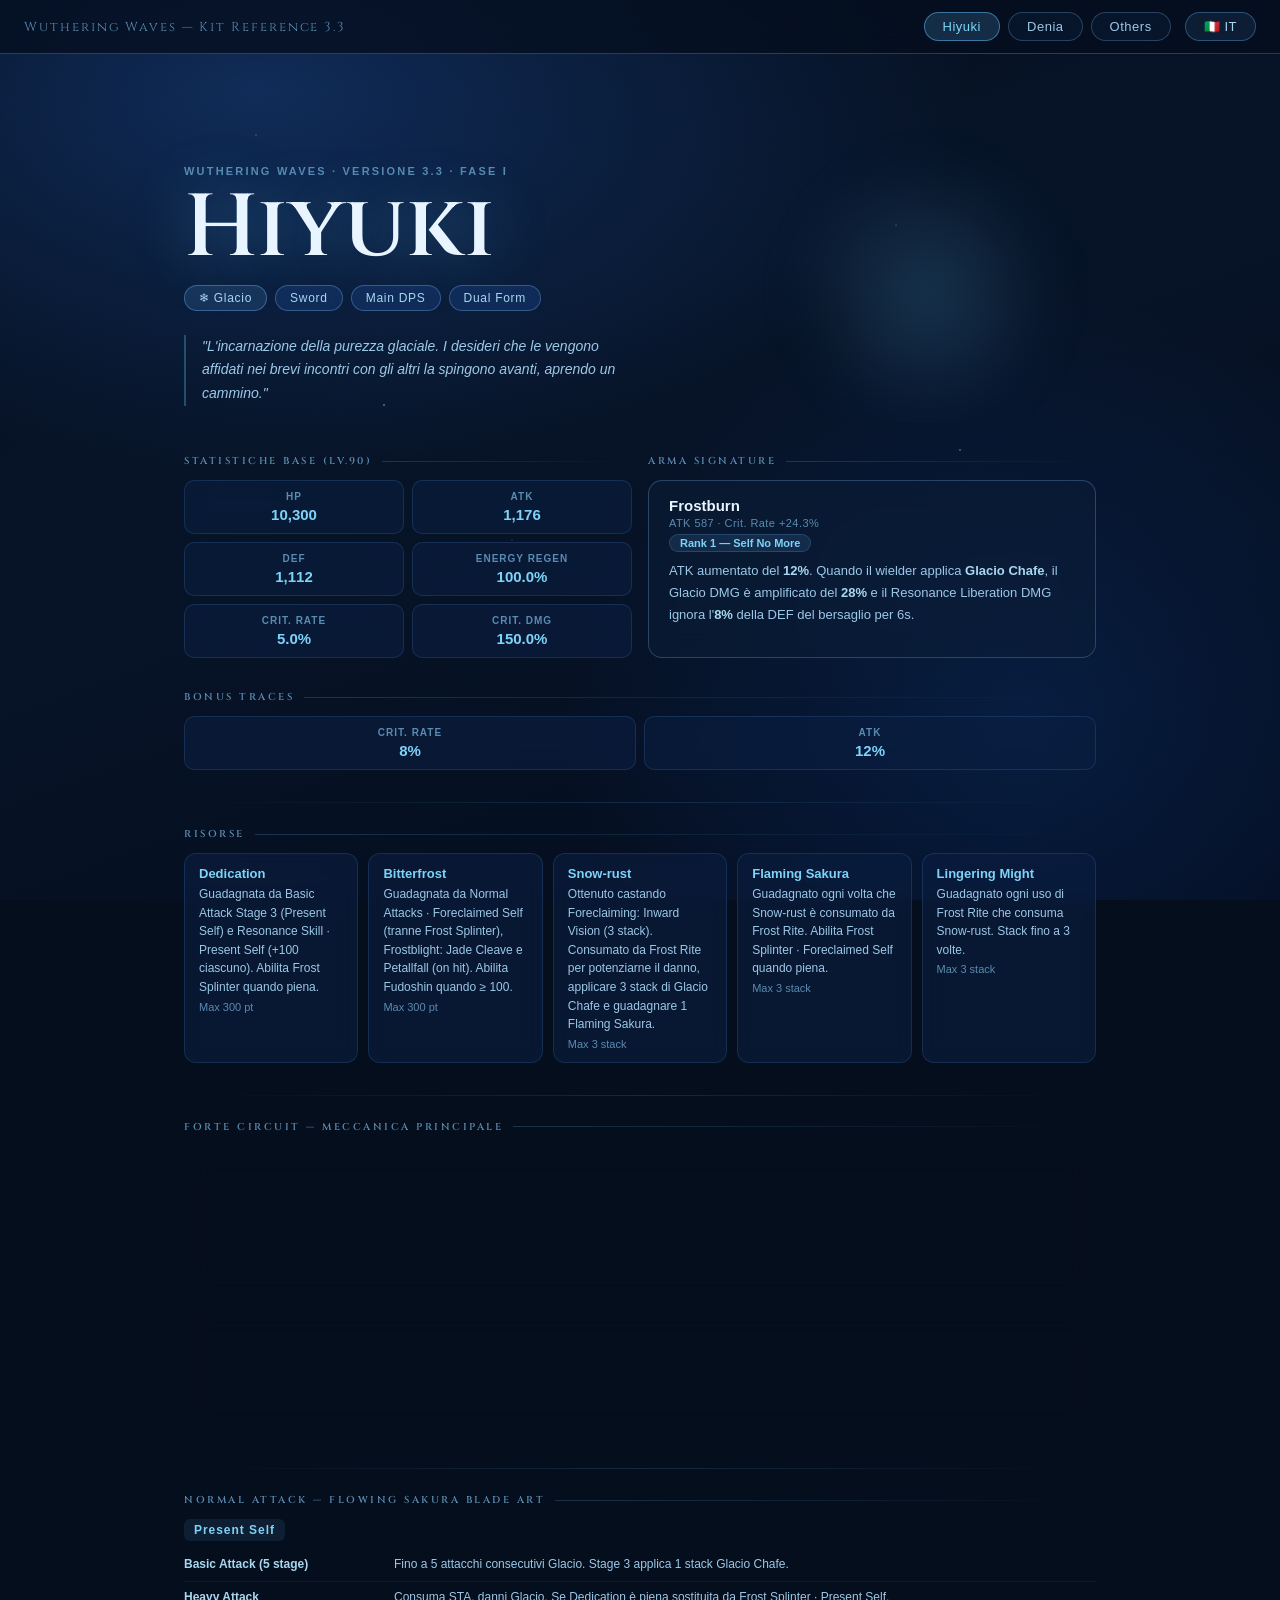
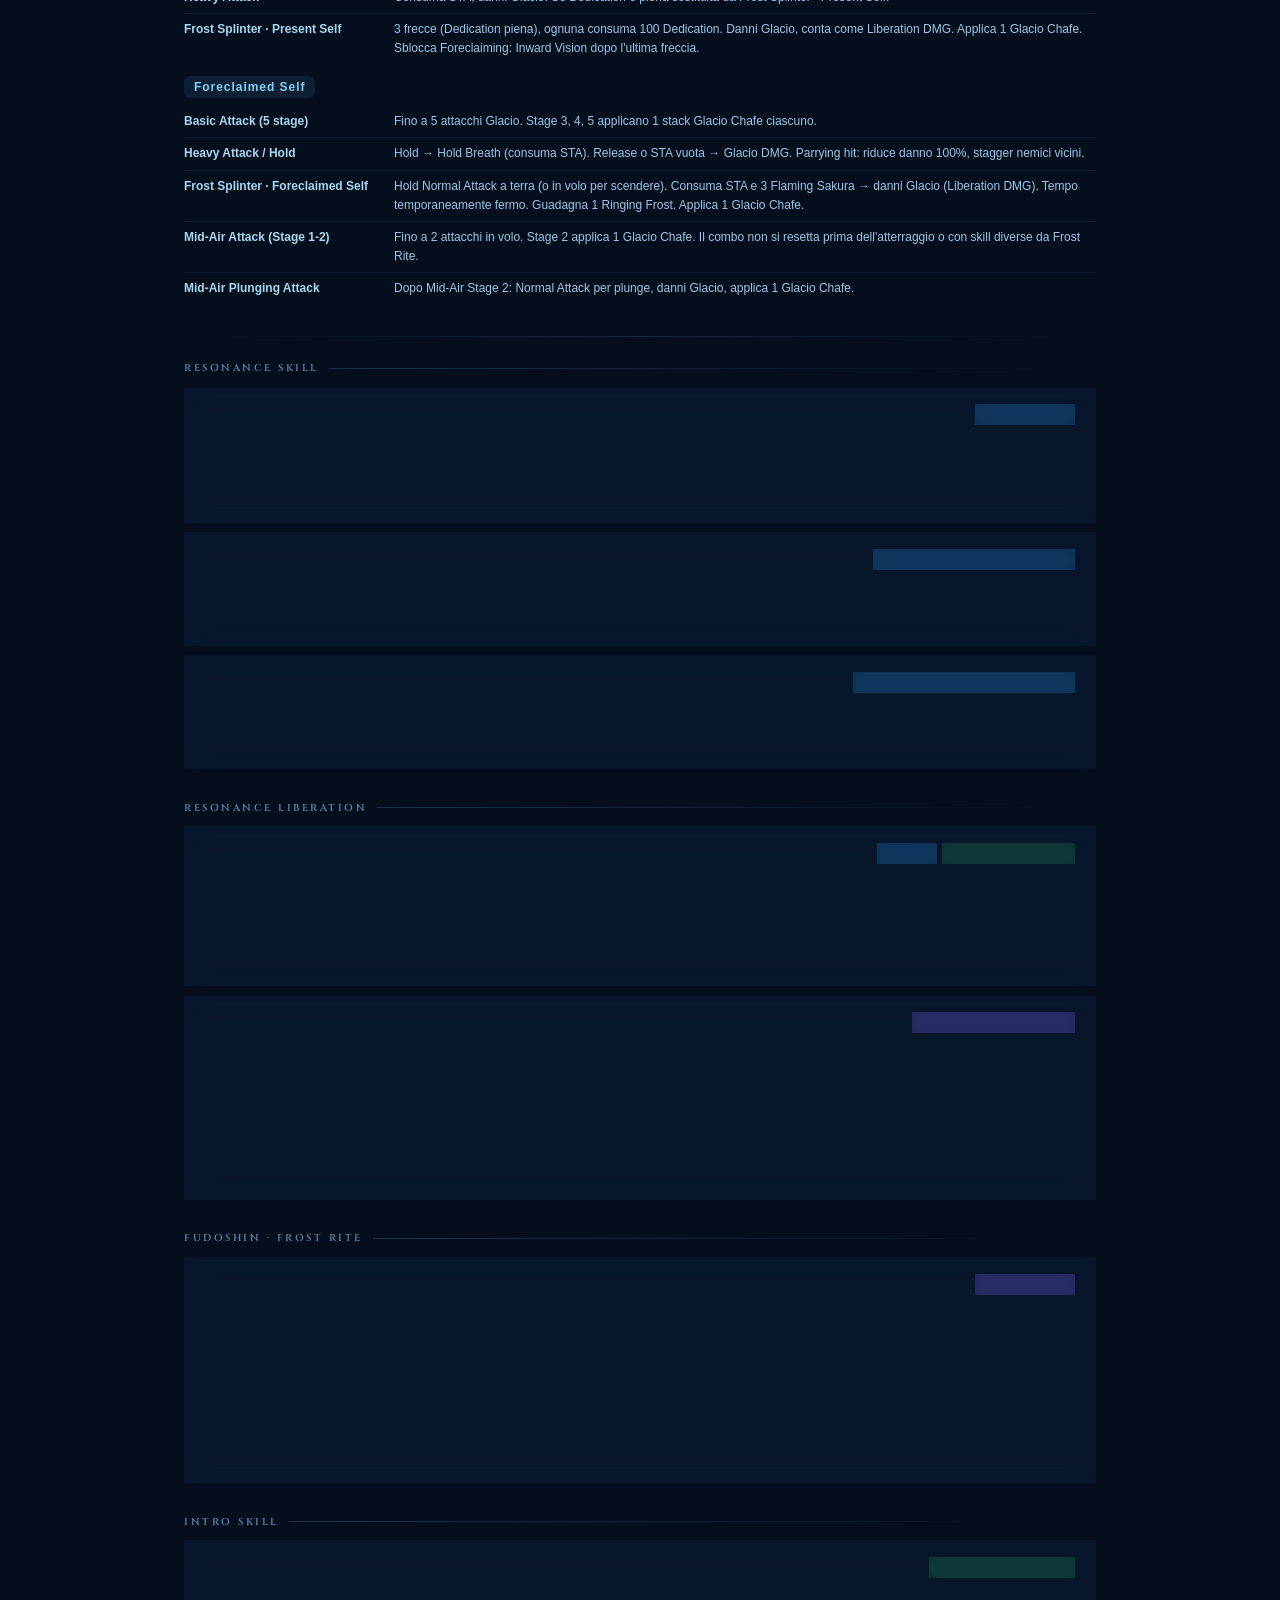
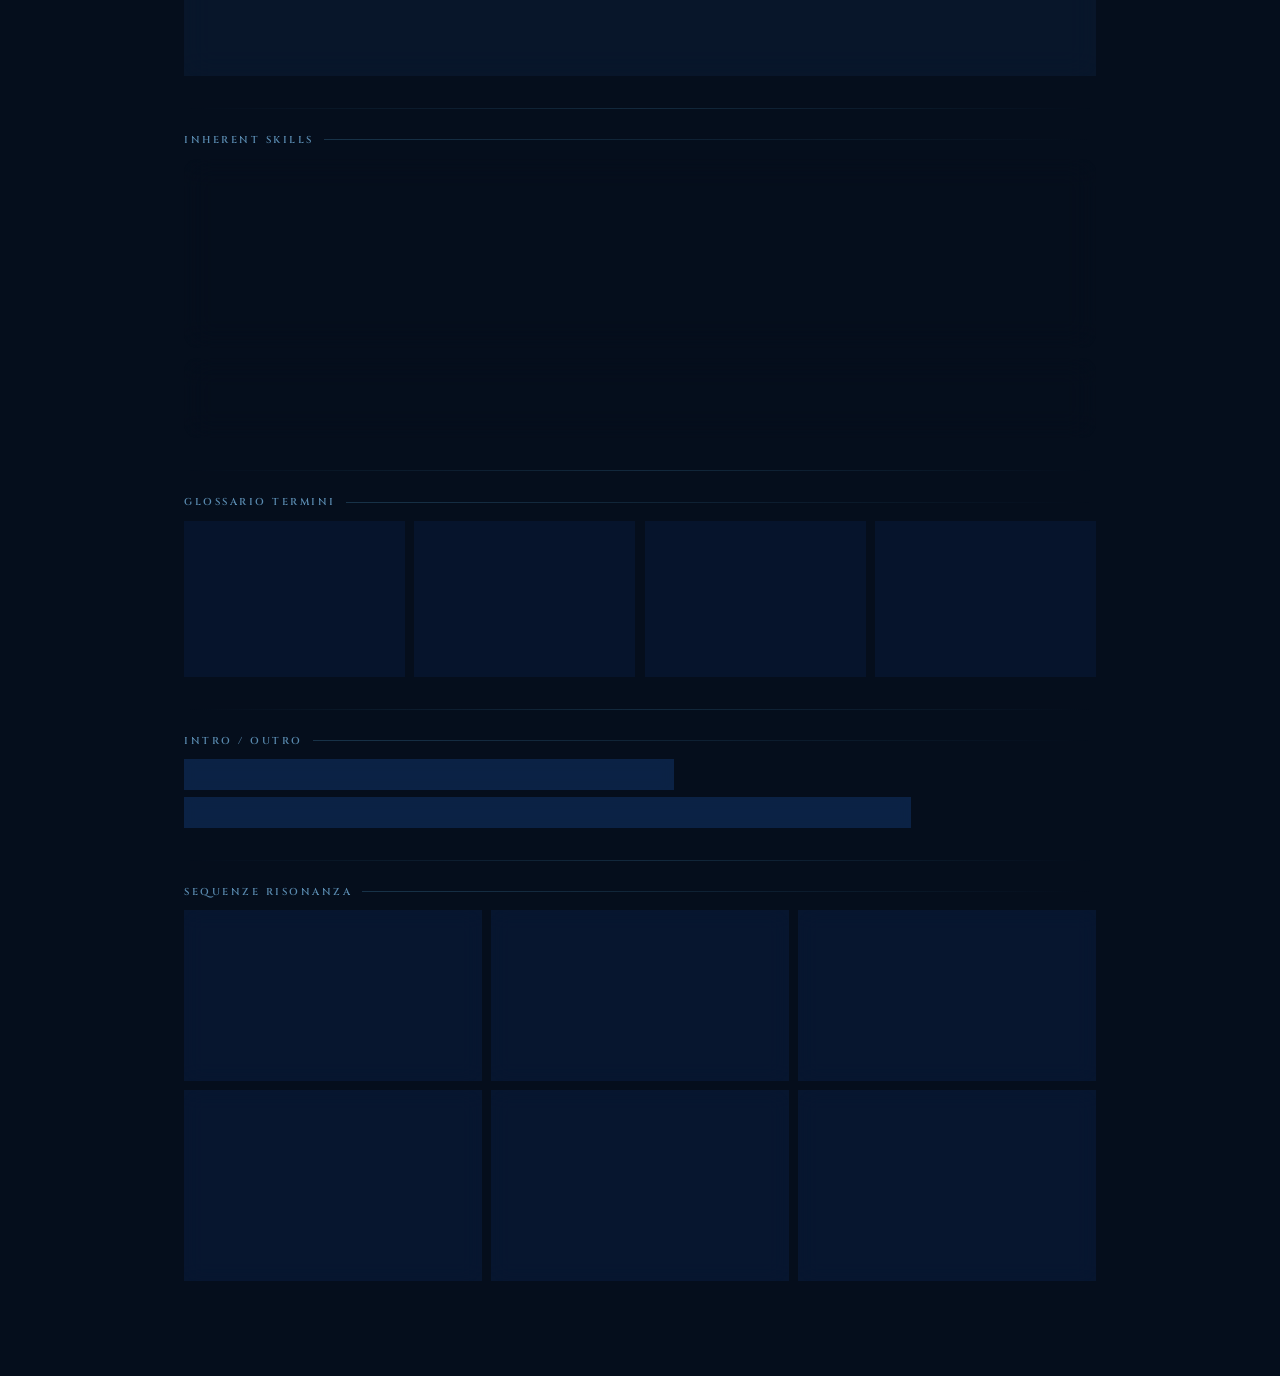
==== commit ea3ab8a5: "stuff" ====
--- a/index.html
+++ b/index.html
@@ -5,7 +5,7 @@
 <meta name="viewport" content="width=device-width, initial-scale=1.0">
 <title>Hiyuki — Wuthering Waves 3.3</title>
 <link rel="preconnect" href="https://fonts.googleapis.com">
-<link href="https://fonts.googleapis.com/css2?family=Cinzel:wght@400;600&family=Raleway:wght@300;400;500;600&display=swap" rel="stylesheet">
+<link href="https://fonts.googleapis.com/css2?family=Cinzel:wght@400;600&family=Inter:wght@300;400;500;600&display=swap" rel="stylesheet">
 <link rel="stylesheet" href="style-hiyuki.css">
 </head>
 <body>
@@ -16,6 +16,8 @@
   <div class="nav-switch">
     <a href="index.html" class="nav-btn active">Hiyuki</a>
     <a href="denia.html" class="nav-btn">Denia</a>
+    <a href="others.html" class="nav-btn">Others</a>
+    <button id="lang-btn" class="nav-btn lang-btn" aria-label="Toggle language">🇮🇹 IT</button>
   </div>
 </nav>
 
@@ -24,7 +26,19 @@
 <script src="data.js"></script>
 <script src="render.js"></script>
 <script>
-  renderHiyuki(document.getElementById('root'), CHARACTERS.hiyuki);
+  var _lang = 'it';
+  function rerenderHiyuki() {
+    var root = document.getElementById('root');
+    root.innerHTML = '';
+    var data = _lang === 'en' ? CHARACTERS.hiyuki_en : CHARACTERS.hiyuki;
+    renderHiyuki(root, data, _lang);
+  }
+  document.getElementById('lang-btn').addEventListener('click', function() {
+    _lang = _lang === 'it' ? 'en' : 'it';
+    this.textContent = _lang === 'it' ? '🇮🇹 IT' : '🇬🇧 EN';
+    rerenderHiyuki();
+  });
+  rerenderHiyuki();
 </script>
 </body>
 </html>
--- a/style-hiyuki.css
+++ b/style-hiyuki.css
@@ -43,7 +43,7 @@
 }
 @keyframes twinkle { 0% { opacity: 0.6; } 100% { opacity: 1; } }
 
-.wrap { position: relative; z-index: 1; max-width: 960px; margin: 0 auto; padding: 0 1.5rem 4rem; }
+.wrap { position: relative; max-width: 960px; margin: 0 auto; padding: 0 1.5rem 4rem; }
 
 .nav-bar {
   position: sticky; top: 0; z-index: 100;
@@ -65,6 +65,7 @@
 }
 .nav-btn:hover { background: var(--glass-hover); color: var(--text-primary); border-color: var(--accent); }
 .nav-btn.active { background: rgba(100, 190, 255, 0.18); color: var(--accent); border-color: rgba(100, 190, 255, 0.5); }
+.lang-btn { background: rgba(100, 180, 255, 0.1); color: var(--c1); border-color: rgba(100, 180, 255, 0.35); margin-left: 6px; }
 
 .hero {
   display: grid; grid-template-columns: 1fr 340px;
@@ -94,7 +95,7 @@
   color: var(--text-secondary); line-height: 1.7; max-width: 440px;
   border-left: 2px solid rgba(100, 200, 255, 0.3); padding-left: 1rem;
 }
-.hero-img-wrap { position: relative; display: flex; justify-content: center; align-items: flex-end; }
+.hero-img-wrap { position: relative; display: flex; justify-content: center; align-items: flex-end; overflow-x: visible; overflow-y: clip; }
 .hero-img-glow {
   position: absolute; bottom: 0; left: 50%; transform: translateX(-50%);
   width: 260px; height: 260px; border-radius: 50%;
@@ -102,17 +103,24 @@
   filter: blur(30px); pointer-events: none;
 }
 .hero-img {
-  position: relative; z-index: 1; width: 320px; height: 320px;
+  position: relative; z-index: 1; width: 360px; height: 320px;
   object-fit: contain; object-position: top center;
   filter: drop-shadow(0 0 30px rgba(100, 200, 255, 0.3));
   animation: float 6s ease-in-out infinite;
 }
 @keyframes float { 0%, 100% { transform: translateY(0); } 50% { transform: translateY(-12px); } }
+video.hero-img {
+  mix-blend-mode: screen;
+  filter: none;
+  transform: scale(2.5);
+  transform-origin: top center;
+  animation: none;
+}
 .hero-img-fallback {
   width: 300px; height: 300px; display: flex; flex-direction: column;
   align-items: center; justify-content: center;
   background: rgba(20, 60, 120, 0.25); border: 1px solid var(--glass-border);
-  border-radius: 16px; backdrop-filter: blur(10px); gap: 12px; color: var(--text-muted);
+  border-radius: 0px; backdrop-filter: blur(10px); gap: 12px; color: var(--text-muted);
 }
 
 .section { margin-bottom: 2rem; }
@@ -181,3 +189,45 @@
   .hero-img { width: 220px; height: 220px; }
   .nav-logo { display: none; }
 }
+
+/* ─── NEW SECTIONS ──────────────────────────────────────────── */
+
+.top-row { display: grid; grid-template-columns: 1fr 1fr; gap: 1rem; margin-bottom: 2rem; align-items: stretch; }
+.top-row > .section { display: flex; flex-direction: column; margin-bottom: 0; }
+@media (max-width: 680px) { .top-row { grid-template-columns: 1fr; } }
+
+/* Stats */
+.top-row .stats-grid { flex: 1; align-content: space-evenly; }
+.stats-grid { display: grid; grid-template-columns: repeat(2, 1fr); gap: 8px; }
+.stat-cell { background: rgba(10, 30, 65, 0.6); border: 1px solid rgba(100, 180, 255, 0.15); border-radius: 10px; padding: 10px 12px; text-align: center; backdrop-filter: blur(10px); }
+.stat-label { font-size: 10px; font-weight: 600; letter-spacing: 0.1em; text-transform: uppercase; color: var(--text-muted); margin-bottom: 4px; }
+.stat-value { font-size: 15px; font-weight: 600; color: var(--accent); font-variant-numeric: tabular-nums; }
+
+/* Weapon */
+.weapon-card { flex: 1; margin-bottom: 0px;}
+.weapon-head { margin-bottom: 8px; }
+.weapon-name { font-size: 15px; font-weight: 600; color: var(--text-primary); margin-bottom: 3px; }
+.weapon-sub { font-size: 11px; color: var(--text-muted); margin-bottom: 4px; letter-spacing: 0.04em; }
+.weapon-rank { display: inline-block; font-size: 11px; font-weight: 600; padding: 2px 10px; border-radius: 99px; background: rgba(100, 180, 255, 0.12); color: var(--accent); border: 1px solid rgba(100, 180, 255, 0.2); }
+
+/* Normal Attack */
+.na-group { margin-bottom: 12px; }
+.na-group-title { font-size: 12px; font-weight: 600; letter-spacing: 0.08em; color: var(--accent); margin-bottom: 8px; padding: 4px 10px; background: rgba(100, 180, 255, 0.1); border-radius: 6px; display: inline-block; }
+.na-row { display: grid; grid-template-columns: 200px 1fr; gap: 10px; padding: 6px 0; border-bottom: 1px solid rgba(100, 180, 255, 0.07); }
+.na-row:last-child { border-bottom: none; }
+.na-row-label { font-size: 12px; font-weight: 600; color: var(--c1); line-height: 1.5; }
+.na-row-desc { font-size: 12px; color: var(--text-secondary); line-height: 1.6; }
+@media (max-width: 680px) { .na-row { grid-template-columns: 1fr; gap: 2px; } }
+
+/* Inherent Skills */
+.inherent-box { background: linear-gradient(135deg, rgba(20, 55, 110, 0.4) 0%, rgba(10, 30, 70, 0.5) 100%); border: 1px solid rgba(100, 180, 255, 0.2); border-radius: 14px; padding: 1.1rem 1.4rem; backdrop-filter: blur(14px); margin-bottom: 10px; }
+.inherent-title { font-size: 13px; font-weight: 600; color: var(--accent); margin-bottom: 6px; }
+.inherent-body { font-size: 12.5px; color: var(--text-secondary); line-height: 1.75; }
+.inherent-body b { color: var(--c1); }
+
+/* Glossary */
+.glossary-grid { display: grid; grid-template-columns: repeat(auto-fit, minmax(200px, 1fr)); gap: 10px; }
+.glossary-card { background: rgba(8, 25, 55, 0.65); border: 1px solid rgba(100, 180, 255, 0.12); border-radius: 12px; padding: 12px 14px; backdrop-filter: blur(8px); }
+.glossary-term { font-size: 12px; font-weight: 700; color: var(--c2); letter-spacing: 0.05em; margin-bottom: 5px; }
+.glossary-def { font-size: 11.5px; color: var(--text-muted); line-height: 1.6; }
+.glossary-def b { color: var(--c1); }
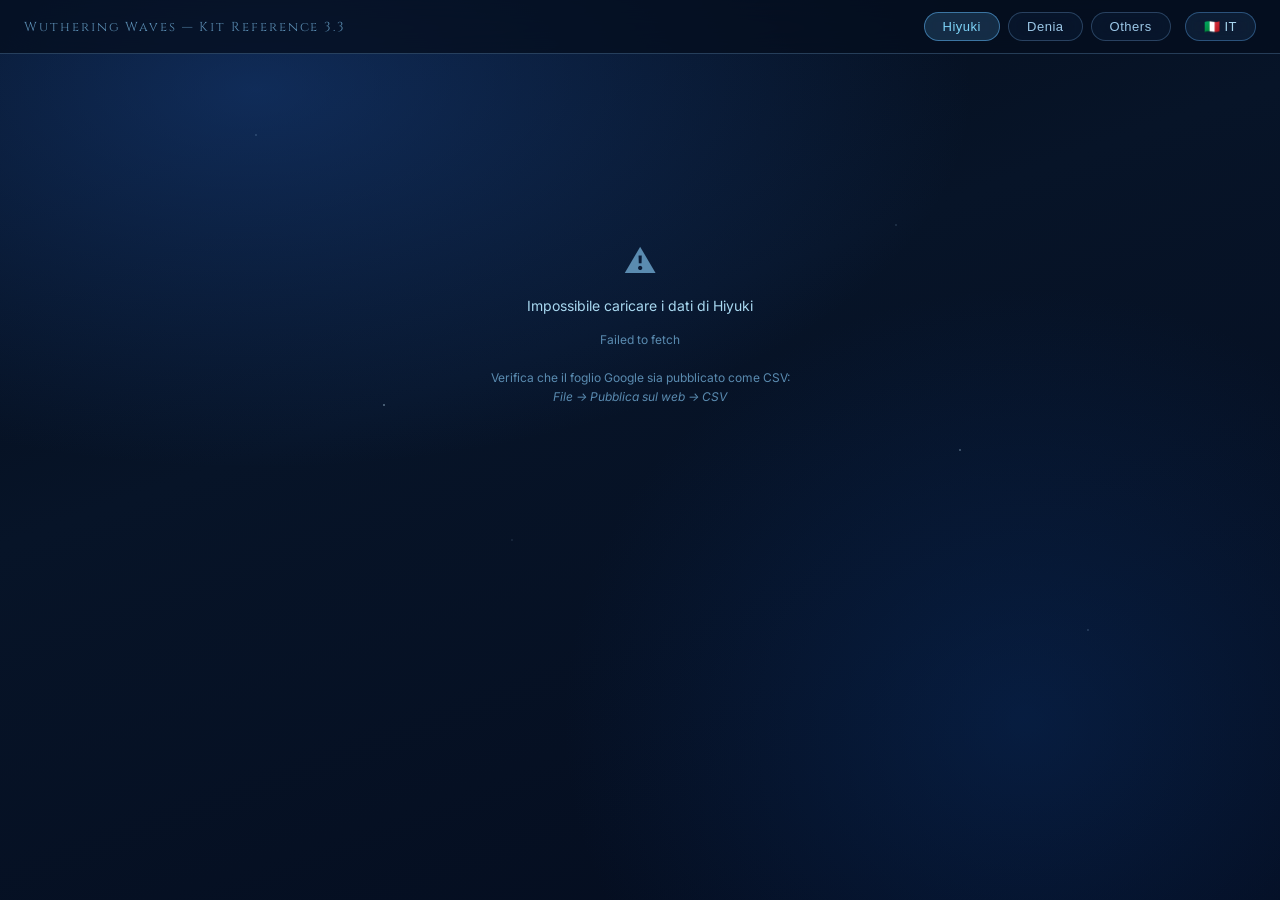
==== commit 928e0967: "load from csv" ====
--- a/index.html
+++ b/index.html
@@ -23,21 +23,33 @@
 
 <div class="wrap" id="root"></div>
 
-<script src="data.js"></script>
 <script src="render.js"></script>
+<script src="data-loader.js"></script>
 <script>
   var _lang = 'it';
-  function rerenderHiyuki() {
-    var root = document.getElementById('root');
+  var _cachedData = null;
+
+  async function rerenderHiyuki() {
+    const root = document.getElementById('root');
+    if (!_cachedData) {
+      showLoading(root, 'Hiyuki');
+      try {
+        _cachedData = await loadCharacterFromSheet('feixue');
+      } catch (err) {
+        showError(root, 'Hiyuki', err);
+        return;
+      }
+    }
     root.innerHTML = '';
-    var data = _lang === 'en' ? CHARACTERS.hiyuki_en : CHARACTERS.hiyuki;
-    renderHiyuki(root, data, _lang);
+    renderHiyuki(root, _cachedData, _lang);
   }
+
   document.getElementById('lang-btn').addEventListener('click', function() {
     _lang = _lang === 'it' ? 'en' : 'it';
     this.textContent = _lang === 'it' ? '🇮🇹 IT' : '🇬🇧 EN';
     rerenderHiyuki();
   });
+
   rerenderHiyuki();
 </script>
 </body>
--- a/style-hiyuki.css
+++ b/style-hiyuki.css
@@ -150,10 +150,50 @@
 .tag-l { background: rgba(100, 80, 200, 0.35); color: #c4b8ff; border: 1px solid rgba(150,100,255,0.2); }
 .tag-g { background: rgba(30,150,80,0.25); color: #7de8a8; border: 1px solid rgba(50,200,100,0.2); }
 
+/* legacy vtable */
 .vtable { width: 100%; border-collapse: collapse; font-size: 12px; margin-top: 8px; }
 .vtable td { padding: 4px 0; color: var(--text-muted); border-bottom: 1px solid rgba(100,180,255,0.08); }
 .vtable td:last-child { text-align: right; color: var(--c1); font-variant-numeric: tabular-nums; font-weight: 500; }
 .vtable tr:last-child td { border-bottom: none; }
+
+/* ── Skill card layout ── */
+.skill-card { display: flex; flex-direction: column; }
+.skill-desc { border-left: 2px solid rgba(100, 200, 255, 0.3); padding-left: 0.75rem; margin-top: 2px; }
+.skill-values-box {
+  display: flex; flex-direction: column;
+  margin-top: 12px;
+  background: rgba(5, 18, 40, 0.6);
+  border: 1px solid rgba(100, 180, 255, 0.18);
+  border-radius: 10px;
+  overflow: hidden;
+}
+.skill-value-row {
+  display: flex; justify-content: space-between; align-items: center;
+  padding: 7px 12px;
+  border-bottom: 1px solid rgba(100, 180, 255, 0.08);
+  gap: 12px;
+}
+.skill-value-row:last-child { border-bottom: none; }
+.skill-value-label {
+  font-size: 11.5px; color: var(--text-muted);
+  letter-spacing: 0.03em; flex: 1;
+}
+.skill-value-num {
+  font-size: 12.5px; font-weight: 600; color: var(--c1);
+  font-variant-numeric: tabular-nums;
+  text-align: right; white-space: nowrap;
+  background: rgba(100, 180, 255, 0.08);
+  padding: 2px 8px; border-radius: 6px;
+}
+
+/* Normal attack card */
+.na-card {
+  padding: 10px 0 10px 0;
+  border-bottom: 1px solid rgba(100, 180, 255, 0.07);
+}
+.na-card:last-child { border-bottom: none; }
+.na-card .na-row-label { margin-bottom: 4px; }
+.na-card .skill-values-box { margin-top: 8px; }
 
 .res-grid { display: grid; grid-template-columns: repeat(auto-fit, minmax(170px, 1fr)); gap: 10px; }
 .res-card { background: rgba(10, 30, 65, 0.6); border: 1px solid rgba(100, 180, 255, 0.15); border-radius: 12px; padding: 12px 14px; backdrop-filter: blur(10px); }
@@ -180,7 +220,7 @@
 .div { height: 1px; background: linear-gradient(to right, transparent, rgba(100,200,255,0.15), transparent); margin: 1.5rem 0; }
 
 .pill-row { display: flex; flex-wrap: wrap; gap: 8px; }
-.pill { font-size: 12px; padding: 5px 14px; border-radius: 99px; background: rgba(20, 60, 120, 0.45); color: var(--text-secondary); border: 1px solid rgba(100, 180, 255, 0.2); backdrop-filter: blur(6px); line-height: 1.5; }
+.pill { font-size: 12px; padding: 5px 14px; border-radius: 10px; background: rgba(20, 60, 120, 0.45); color: var(--text-secondary); border: 1px solid rgba(100, 180, 255, 0.2); backdrop-filter: blur(6px); line-height: 1.5; }
 .pill b { color: var(--c1); }
 
 @media (max-width: 680px) {
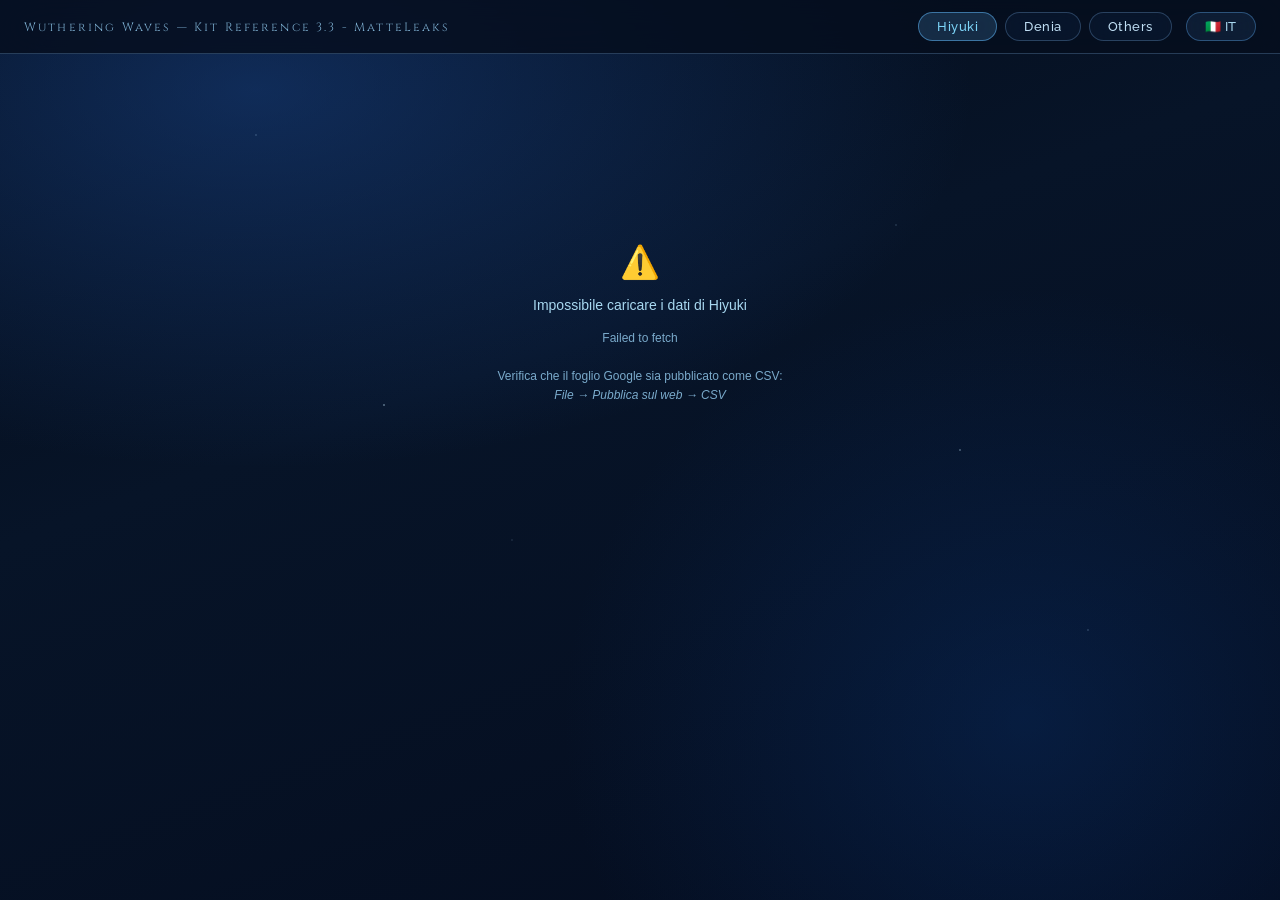
==== commit 15f562b9: "fix testi" ====
--- a/index.html
+++ b/index.html
@@ -5,14 +5,14 @@
 <meta name="viewport" content="width=device-width, initial-scale=1.0">
 <title>Hiyuki — Wuthering Waves 3.3</title>
 <link rel="preconnect" href="https://fonts.googleapis.com">
-<link href="https://fonts.googleapis.com/css2?family=Cinzel:wght@400;600&family=Inter:wght@300;400;500;600&display=swap" rel="stylesheet">
+<link href="https://fonts.googleapis.com/css2?family=Cinzel:wght@400;600&family=Raleway:wght@300;400;500;600&family=Lora:ital,wght@0,400;0,500;0,600;1,400;1,500&display=swap" rel="stylesheet">
 <link rel="stylesheet" href="style-hiyuki.css">
 </head>
 <body>
 <div class="bg"></div>
 
 <nav class="nav-bar">
-  <span class="nav-logo">Wuthering Waves — Kit Reference 3.3</span>
+  <span class="nav-logo">Wuthering Waves — Kit Reference 3.3 - MatteLeaks</span>
   <div class="nav-switch">
     <a href="index.html" class="nav-btn active">Hiyuki</a>
     <a href="denia.html" class="nav-btn">Denia</a>
--- a/style-hiyuki.css
+++ b/style-hiyuki.css
@@ -7,9 +7,10 @@
   --glass-bg: rgba(12, 30, 55, 0.55);
   --glass-border: rgba(140, 200, 255, 0.25);
   --glass-hover: rgba(20, 60, 100, 0.65);
-  --text-primary: #e8f4ff;
-  --text-secondary: #9cc8e8;
-  --text-muted: #5a8bb0;
+  --text-primary: #eef6ff;
+  --text-secondary: #c0dff5;   /* was #9cc8e8 — lifted for legibility */
+  --text-muted: #7aaacb;       /* was #5a8bb0 */
+  --reading-font: 'Lora', Georgia, 'Times New Roman', serif;
 }
 
 html { scroll-behavior: smooth; }
@@ -20,8 +21,10 @@
   color: var(--text-primary);
   min-height: 100vh;
   overflow-x: hidden;
-}
-
+  font-size: 16px;
+}
+
+/* ─── Background ─────────────────────────────────────────────── */
 .bg {
   position: fixed; inset: 0; z-index: 0;
   background:
@@ -43,17 +46,19 @@
 }
 @keyframes twinkle { 0% { opacity: 0.6; } 100% { opacity: 1; } }
 
+/* ─── Layout ─────────────────────────────────────────────────── */
 .wrap { position: relative; max-width: 960px; margin: 0 auto; padding: 0 1.5rem 4rem; }
 
+/* ─── Nav ────────────────────────────────────────────────────── */
 .nav-bar {
   position: sticky; top: 0; z-index: 100;
   display: flex; align-items: center; justify-content: space-between;
   padding: 0.75rem 1.5rem;
-  background: rgba(5, 14, 30, 0.75);
+  background: rgba(5, 14, 30, 0.82);
   backdrop-filter: blur(20px);
   border-bottom: 1px solid var(--glass-border);
 }
-.nav-logo { font-family: 'Cinzel', serif; font-size: 13px; color: var(--text-muted); letter-spacing: 0.15em; }
+.nav-logo { font-family: 'Cinzel', serif; font-size: 12px; color: var(--text-muted); letter-spacing: 0.18em; }
 .nav-switch { display: flex; gap: 8px; }
 .nav-btn {
   font-family: 'Raleway', sans-serif; font-size: 13px; font-weight: 500;
@@ -67,6 +72,7 @@
 .nav-btn.active { background: rgba(100, 190, 255, 0.18); color: var(--accent); border-color: rgba(100, 190, 255, 0.5); }
 .lang-btn { background: rgba(100, 180, 255, 0.1); color: var(--c1); border-color: rgba(100, 180, 255, 0.35); margin-left: 6px; }
 
+/* ─── Hero ───────────────────────────────────────────────────── */
 .hero {
   display: grid; grid-template-columns: 1fr 340px;
   gap: 2rem; align-items: end;
@@ -91,9 +97,10 @@
 }
 .hero-tag.element { background: rgba(100, 180, 255, 0.15); border-color: rgba(100, 180, 255, 0.4); }
 .hero-quote {
-  font-size: 14px; font-weight: 300; font-style: italic;
-  color: var(--text-secondary); line-height: 1.7; max-width: 440px;
-  border-left: 2px solid rgba(100, 200, 255, 0.3); padding-left: 1rem;
+  font-family: var(--reading-font);
+  font-size: 15px; font-weight: 400; font-style: italic;
+  color: var(--text-secondary); line-height: 1.8; max-width: 440px;
+  border-left: 2px solid rgba(100, 200, 255, 0.35); padding-left: 1rem;
 }
 .hero-img-wrap { position: relative; display: flex; justify-content: center; align-items: flex-end; overflow-x: visible; overflow-y: clip; }
 .hero-img-glow {
@@ -110,10 +117,8 @@
 }
 @keyframes float { 0%, 100% { transform: translateY(0); } 50% { transform: translateY(-12px); } }
 video.hero-img {
-  mix-blend-mode: screen;
-  filter: none;
-  transform: scale(2.5);
-  transform-origin: top center;
+  mix-blend-mode: screen; filter: none;
+  transform: scale(2.5); transform-origin: top center;
   animation: none;
 }
 .hero-img-fallback {
@@ -123,151 +128,211 @@
   border-radius: 0px; backdrop-filter: blur(10px); gap: 12px; color: var(--text-muted);
 }
 
+/* ─── Section labels ─────────────────────────────────────────── */
 .section { margin-bottom: 2rem; }
 .section-label {
-  font-family: 'Cinzel', serif; font-size: 10px; font-weight: 600;
-  letter-spacing: 0.25em; text-transform: uppercase; color: var(--text-muted);
-  margin-bottom: 0.75rem; display: flex; align-items: center; gap: 10px;
-}
-.section-label::after { content: ''; flex: 1; height: 1px; background: linear-gradient(to right, rgba(100, 200, 255, 0.2), transparent); }
-
+  font-family: 'Cinzel', serif; font-size: 11px; font-weight: 600;
+  letter-spacing: 0.22em; text-transform: uppercase; color: var(--text-muted);
+  margin-bottom: 1rem; display: flex; align-items: center; gap: 10px;
+}
+.section-label::before {
+  content: '◆';
+  font-size: 7px; color: var(--accent);
+  opacity: 0.85; flex-shrink: 0;
+}
+.section-label::after {
+  content: ''; flex: 1; height: 1px;
+  background: linear-gradient(to right, rgba(100, 200, 255, 0.22), transparent);
+}
+
+/* ─── Glass cards ────────────────────────────────────────────── */
 .glass {
   background: var(--glass-bg); border: 1px solid var(--glass-border);
   border-radius: 14px; backdrop-filter: blur(14px);
-  padding: 1rem 1.25rem; margin-bottom: 10px;
-  transition: border-color 0.2s, background 0.2s;
-}
-.glass:hover { border-color: rgba(100, 200, 255, 0.35); background: var(--glass-hover); }
-
-.card-head { display: flex; justify-content: space-between; align-items: flex-start; gap: 10px; margin-bottom: 7px; }
-.card-title { font-size: 14px; font-weight: 600; color: var(--text-primary); }
-.card-body { font-size: 13px; color: var(--text-secondary); line-height: 1.7; }
-.card-body b { color: var(--c1); font-weight: 600; }
-
+  padding: 1.25rem 1.5rem; margin-bottom: 10px;
+  transition: border-color 0.25s, background 0.25s;
+}
+.glass:hover { border-color: rgba(100, 200, 255, 0.38); background: var(--glass-hover); }
+
+.card-head { display: flex; justify-content: space-between; align-items: flex-start; gap: 10px; margin-bottom: 10px; }
+.card-title { font-size: 15px; font-weight: 600; color: var(--text-primary); }
+
+/* ─── Reading text — the main readability upgrade ────────────── */
+.card-body,
+.forte-body,
+.inherent-body,
+.seq-body,
+.na-row-desc,
+.res-desc,
+.glossary-def {
+  font-family: var(--reading-font);
+  font-size: 15px;
+  line-height: 1.88;
+  color: var(--text-secondary);
+}
+.card-body b, .forte-body b, .inherent-body b, .seq-body b { color: var(--c1); font-weight: 600; }
+
+.na-row-desc, .glossary-def, .res-desc { font-size: 14px; line-height: 1.75; }
+
+/* ─── Tags ───────────────────────────────────────────────────── */
 .tags { display: flex; gap: 6px; flex-wrap: wrap; }
 .tag { font-size: 11px; font-weight: 500; padding: 3px 10px; border-radius: 99px; white-space: nowrap; flex-shrink: 0; backdrop-filter: blur(6px); }
 .tag-c { background: rgba(30, 110, 180, 0.35); color: #a8d8f8; border: 1px solid rgba(100,180,255,0.2); }
 .tag-l { background: rgba(100, 80, 200, 0.35); color: #c4b8ff; border: 1px solid rgba(150,100,255,0.2); }
 .tag-g { background: rgba(30,150,80,0.25); color: #7de8a8; border: 1px solid rgba(50,200,100,0.2); }
 
-/* legacy vtable */
-.vtable { width: 100%; border-collapse: collapse; font-size: 12px; margin-top: 8px; }
-.vtable td { padding: 4px 0; color: var(--text-muted); border-bottom: 1px solid rgba(100,180,255,0.08); }
-.vtable td:last-child { text-align: right; color: var(--c1); font-variant-numeric: tabular-nums; font-weight: 500; }
-.vtable tr:last-child td { border-bottom: none; }
-
-/* ── Skill card layout ── */
+/* ─── Skill card layout ──────────────────────────────────────── */
 .skill-card { display: flex; flex-direction: column; }
-.skill-desc { border-left: 2px solid rgba(100, 200, 255, 0.3); padding-left: 0.75rem; margin-top: 2px; }
+.skill-desc { border-left: 2px solid rgba(100, 200, 255, 0.3); padding-left: 0.85rem; margin-top: 4px; }
 .skill-values-box {
   display: flex; flex-direction: column;
-  margin-top: 12px;
+  margin-top: 14px;
   background: rgba(5, 18, 40, 0.6);
   border: 1px solid rgba(100, 180, 255, 0.18);
-  border-radius: 10px;
-  overflow: hidden;
+  border-radius: 10px; overflow: hidden;
 }
 .skill-value-row {
   display: flex; justify-content: space-between; align-items: center;
-  padding: 7px 12px;
-  border-bottom: 1px solid rgba(100, 180, 255, 0.08);
-  gap: 12px;
+  padding: 8px 14px;
+  border-bottom: 1px solid rgba(100, 180, 255, 0.08); gap: 12px;
 }
 .skill-value-row:last-child { border-bottom: none; }
 .skill-value-label {
-  font-size: 11.5px; color: var(--text-muted);
+  font-size: 12px; color: var(--text-muted);
   letter-spacing: 0.03em; flex: 1;
 }
 .skill-value-num {
-  font-size: 12.5px; font-weight: 600; color: var(--c1);
+  font-size: 13px; font-weight: 600; color: var(--c1);
   font-variant-numeric: tabular-nums;
   text-align: right; white-space: nowrap;
-  background: rgba(100, 180, 255, 0.08);
-  padding: 2px 8px; border-radius: 6px;
-}
-
-/* Normal attack card */
+  background: rgba(100, 180, 255, 0.09);
+  padding: 2px 9px; border-radius: 6px;
+}
+
+/* ─── Normal attack ──────────────────────────────────────────── */
 .na-card {
-  padding: 10px 0 10px 0;
+  padding: 12px 0;
   border-bottom: 1px solid rgba(100, 180, 255, 0.07);
 }
 .na-card:last-child { border-bottom: none; }
-.na-card .na-row-label { margin-bottom: 4px; }
+.na-card .na-row-label { margin-bottom: 5px; }
 .na-card .skill-values-box { margin-top: 8px; }
 
+.na-group { margin-bottom: 14px; }
+.na-group-title {
+  font-size: 12px; font-weight: 600; letter-spacing: 0.08em; color: var(--accent);
+  margin-bottom: 10px; padding: 5px 12px;
+  background: rgba(100, 180, 255, 0.1); border-radius: 6px; display: inline-block;
+}
+.na-row { display: grid; grid-template-columns: 200px 1fr; gap: 10px; padding: 6px 0; border-bottom: 1px solid rgba(100, 180, 255, 0.07); }
+.na-row:last-child { border-bottom: none; }
+.na-row-label { font-size: 13px; font-weight: 600; color: var(--c1); line-height: 1.5; }
+
+/* ─── Resonance resources ────────────────────────────────────── */
 .res-grid { display: grid; grid-template-columns: repeat(auto-fit, minmax(170px, 1fr)); gap: 10px; }
-.res-card { background: rgba(10, 30, 65, 0.6); border: 1px solid rgba(100, 180, 255, 0.15); border-radius: 12px; padding: 12px 14px; backdrop-filter: blur(10px); }
-.res-name { font-size: 13px; font-weight: 600; color: var(--accent); margin-bottom: 4px; }
-.res-desc { font-size: 12px; color: var(--text-secondary); line-height: 1.55; }
-.res-max { font-size: 11px; color: var(--text-muted); margin-top: 4px; }
-
+.res-card {
+  background: rgba(10, 30, 65, 0.6); border: 1px solid rgba(100, 180, 255, 0.15);
+  border-radius: 12px; padding: 14px 16px; backdrop-filter: blur(10px);
+}
+.res-name { font-size: 13px; font-weight: 600; color: var(--accent); margin-bottom: 6px; }
+.res-max { font-size: 12px; color: var(--text-muted); margin-top: 5px; }
+
+/* ─── Forte box ──────────────────────────────────────────────── */
 .forte-box {
   background: linear-gradient(135deg, rgba(30, 80, 160, 0.35) 0%, rgba(15, 40, 90, 0.45) 100%);
   border: 1px solid rgba(120, 200, 255, 0.25); border-radius: 14px;
-  padding: 1.25rem 1.5rem; backdrop-filter: blur(14px); margin-bottom: 10px;
-}
-.forte-title { font-size: 13px; font-weight: 600; color: var(--c1); margin-bottom: 6px; }
-.forte-body { font-size: 13px; color: var(--text-secondary); line-height: 1.7; }
-.forte-body b { color: var(--c1); font-weight: 600; }
-
+  padding: 1.5rem 1.75rem; backdrop-filter: blur(14px); margin-bottom: 10px;
+  border-left: 3px solid rgba(125, 212, 248, 0.5);
+}
+.forte-title { font-family: 'Cinzel', serif; font-size: 13.5px; font-weight: 600; letter-spacing: 0.06em; color: var(--c1); margin-bottom: 10px; }
+
+/* ─── Sequence cards ─────────────────────────────────────────── */
 .seq-grid { display: grid; grid-template-columns: repeat(auto-fit, minmax(270px, 1fr)); gap: 10px; }
-.seq-card { background: rgba(10, 30, 65, 0.55); border: 1px solid rgba(100, 180, 255, 0.15); border-radius: 12px; padding: 12px 14px; backdrop-filter: blur(10px); transition: border-color 0.2s, background 0.2s; }
-.seq-card:hover { border-color: rgba(100, 200, 255, 0.3); background: rgba(20, 55, 110, 0.65); }
-.seq-num { font-size: 11px; font-weight: 600; letter-spacing: 0.08em; display: inline-block; padding: 2px 10px; border-radius: 99px; margin-bottom: 6px; background: rgba(100, 180, 255, 0.15); color: var(--accent); border: 1px solid rgba(100, 180, 255, 0.25); }
-.seq-name { font-size: 13px; font-weight: 600; color: var(--text-primary); margin-bottom: 5px; font-style: italic; }
-.seq-body { font-size: 12px; color: var(--text-secondary); line-height: 1.65; }
-
-.div { height: 1px; background: linear-gradient(to right, transparent, rgba(100,200,255,0.15), transparent); margin: 1.5rem 0; }
-
+.seq-card {
+  background: rgba(10, 30, 65, 0.55); border: 1px solid rgba(100, 180, 255, 0.15);
+  border-radius: 12px; padding: 14px 16px; backdrop-filter: blur(10px);
+  transition: border-color 0.25s, background 0.25s;
+}
+.seq-card:hover { border-color: rgba(100, 200, 255, 0.32); background: rgba(20, 55, 110, 0.65); }
+.seq-num {
+  font-size: 11px; font-weight: 600; letter-spacing: 0.08em; display: inline-block;
+  padding: 2px 10px; border-radius: 99px; margin-bottom: 7px;
+  background: rgba(100, 180, 255, 0.15); color: var(--accent);
+  border: 1px solid rgba(100, 180, 255, 0.25);
+}
+.seq-name { font-size: 14px; font-weight: 600; color: var(--text-primary); margin-bottom: 7px; font-style: italic; }
+
+/* ─── Inherent skills ────────────────────────────────────────── */
+.inherent-box {
+  background: linear-gradient(135deg, rgba(20, 55, 110, 0.4) 0%, rgba(10, 30, 70, 0.5) 100%);
+  border: 1px solid rgba(100, 180, 255, 0.2); border-radius: 14px;
+  padding: 1.35rem 1.6rem; backdrop-filter: blur(14px); margin-bottom: 10px;
+  position: relative; overflow: hidden;
+}
+.inherent-box::before {
+  content: '';
+  position: absolute; top: 0; right: 0;
+  width: 60px; height: 60px;
+  background: radial-gradient(circle at top right, rgba(100, 200, 255, 0.12) 0%, transparent 70%);
+  pointer-events: none;
+}
+.inherent-title { font-family: 'Cinzel', serif; font-size: 13px; font-weight: 600; letter-spacing: 0.06em; color: var(--accent); margin-bottom: 8px; }
+
+/* ─── Glossary ───────────────────────────────────────────────── */
+.glossary-grid { display: grid; grid-template-columns: repeat(auto-fit, minmax(200px, 1fr)); gap: 10px; }
+.glossary-card {
+  background: rgba(8, 25, 55, 0.65); border: 1px solid rgba(100, 180, 255, 0.13);
+  border-radius: 12px; padding: 14px 16px; backdrop-filter: blur(8px);
+}
+.glossary-term { font-size: 12px; font-weight: 700; color: var(--c2); letter-spacing: 0.06em; text-transform: uppercase; margin-bottom: 7px; }
+.glossary-def b { color: var(--c1); }
+
+/* ─── Divider ────────────────────────────────────────────────── */
+.div {
+  height: 1px;
+  background: linear-gradient(to right, transparent, rgba(100,200,255,0.18), transparent);
+  margin: 1.75rem 0;
+}
+
+/* ─── Pills (Intro/Outro) ────────────────────────────────────── */
 .pill-row { display: flex; flex-wrap: wrap; gap: 8px; }
-.pill { font-size: 12px; padding: 5px 14px; border-radius: 10px; background: rgba(20, 60, 120, 0.45); color: var(--text-secondary); border: 1px solid rgba(100, 180, 255, 0.2); backdrop-filter: blur(6px); line-height: 1.5; }
+.pill {
+  font-family: var(--reading-font);
+  font-size: 13.5px; padding: 7px 16px; border-radius: 10px;
+  background: rgba(20, 60, 120, 0.45); color: var(--text-secondary);
+  border: 1px solid rgba(100, 180, 255, 0.2); backdrop-filter: blur(6px); line-height: 1.6;
+}
 .pill b { color: var(--c1); }
 
+/* ─── Stats grid ─────────────────────────────────────────────── */
+.top-row { display: grid; grid-template-columns: 1fr 1fr; gap: 1rem; margin-bottom: 2rem; align-items: stretch; }
+.top-row > .section { display: flex; flex-direction: column; margin-bottom: 0; }
+.top-row .stats-grid { flex: 1; align-content: space-evenly; }
+.stats-grid { display: grid; grid-template-columns: repeat(2, 1fr); gap: 8px; }
+.stat-cell {
+  background: rgba(10, 30, 65, 0.6); border: 1px solid rgba(100, 180, 255, 0.15);
+  border-radius: 10px; padding: 12px 14px; text-align: center; backdrop-filter: blur(10px);
+}
+.stat-label { font-size: 10px; font-weight: 600; letter-spacing: 0.12em; text-transform: uppercase; color: var(--text-muted); margin-bottom: 5px; }
+.stat-value { font-size: 16px; font-weight: 600; color: var(--accent); font-variant-numeric: tabular-nums; }
+
+/* ─── Weapon ─────────────────────────────────────────────────── */
+.weapon-card { flex: 1; margin-bottom: 0; }
+.weapon-head { margin-bottom: 10px; }
+.weapon-name { font-size: 16px; font-weight: 600; color: var(--text-primary); margin-bottom: 3px; }
+.weapon-sub { font-size: 12px; color: var(--text-muted); margin-bottom: 5px; letter-spacing: 0.04em; }
+.weapon-rank {
+  display: inline-block; font-size: 11px; font-weight: 600; padding: 2px 10px;
+  border-radius: 99px; background: rgba(100, 180, 255, 0.12); color: var(--accent);
+  border: 1px solid rgba(100, 180, 255, 0.2);
+}
+
+/* ─── Responsive ─────────────────────────────────────────────── */
 @media (max-width: 680px) {
   .hero { grid-template-columns: 1fr; }
   .hero-img-wrap { order: -1; justify-content: center; }
   .hero-img { width: 220px; height: 220px; }
   .nav-logo { display: none; }
-}
-
-/* ─── NEW SECTIONS ──────────────────────────────────────────── */
-
-.top-row { display: grid; grid-template-columns: 1fr 1fr; gap: 1rem; margin-bottom: 2rem; align-items: stretch; }
-.top-row > .section { display: flex; flex-direction: column; margin-bottom: 0; }
-@media (max-width: 680px) { .top-row { grid-template-columns: 1fr; } }
-
-/* Stats */
-.top-row .stats-grid { flex: 1; align-content: space-evenly; }
-.stats-grid { display: grid; grid-template-columns: repeat(2, 1fr); gap: 8px; }
-.stat-cell { background: rgba(10, 30, 65, 0.6); border: 1px solid rgba(100, 180, 255, 0.15); border-radius: 10px; padding: 10px 12px; text-align: center; backdrop-filter: blur(10px); }
-.stat-label { font-size: 10px; font-weight: 600; letter-spacing: 0.1em; text-transform: uppercase; color: var(--text-muted); margin-bottom: 4px; }
-.stat-value { font-size: 15px; font-weight: 600; color: var(--accent); font-variant-numeric: tabular-nums; }
-
-/* Weapon */
-.weapon-card { flex: 1; margin-bottom: 0px;}
-.weapon-head { margin-bottom: 8px; }
-.weapon-name { font-size: 15px; font-weight: 600; color: var(--text-primary); margin-bottom: 3px; }
-.weapon-sub { font-size: 11px; color: var(--text-muted); margin-bottom: 4px; letter-spacing: 0.04em; }
-.weapon-rank { display: inline-block; font-size: 11px; font-weight: 600; padding: 2px 10px; border-radius: 99px; background: rgba(100, 180, 255, 0.12); color: var(--accent); border: 1px solid rgba(100, 180, 255, 0.2); }
-
-/* Normal Attack */
-.na-group { margin-bottom: 12px; }
-.na-group-title { font-size: 12px; font-weight: 600; letter-spacing: 0.08em; color: var(--accent); margin-bottom: 8px; padding: 4px 10px; background: rgba(100, 180, 255, 0.1); border-radius: 6px; display: inline-block; }
-.na-row { display: grid; grid-template-columns: 200px 1fr; gap: 10px; padding: 6px 0; border-bottom: 1px solid rgba(100, 180, 255, 0.07); }
-.na-row:last-child { border-bottom: none; }
-.na-row-label { font-size: 12px; font-weight: 600; color: var(--c1); line-height: 1.5; }
-.na-row-desc { font-size: 12px; color: var(--text-secondary); line-height: 1.6; }
-@media (max-width: 680px) { .na-row { grid-template-columns: 1fr; gap: 2px; } }
-
-/* Inherent Skills */
-.inherent-box { background: linear-gradient(135deg, rgba(20, 55, 110, 0.4) 0%, rgba(10, 30, 70, 0.5) 100%); border: 1px solid rgba(100, 180, 255, 0.2); border-radius: 14px; padding: 1.1rem 1.4rem; backdrop-filter: blur(14px); margin-bottom: 10px; }
-.inherent-title { font-size: 13px; font-weight: 600; color: var(--accent); margin-bottom: 6px; }
-.inherent-body { font-size: 12.5px; color: var(--text-secondary); line-height: 1.75; }
-.inherent-body b { color: var(--c1); }
-
-/* Glossary */
-.glossary-grid { display: grid; grid-template-columns: repeat(auto-fit, minmax(200px, 1fr)); gap: 10px; }
-.glossary-card { background: rgba(8, 25, 55, 0.65); border: 1px solid rgba(100, 180, 255, 0.12); border-radius: 12px; padding: 12px 14px; backdrop-filter: blur(8px); }
-.glossary-term { font-size: 12px; font-weight: 700; color: var(--c2); letter-spacing: 0.05em; margin-bottom: 5px; }
-.glossary-def { font-size: 11.5px; color: var(--text-muted); line-height: 1.6; }
-.glossary-def b { color: var(--c1); }
+  .top-row { grid-template-columns: 1fr; }
+  .na-row { grid-template-columns: 1fr; gap: 2px; }
+}
